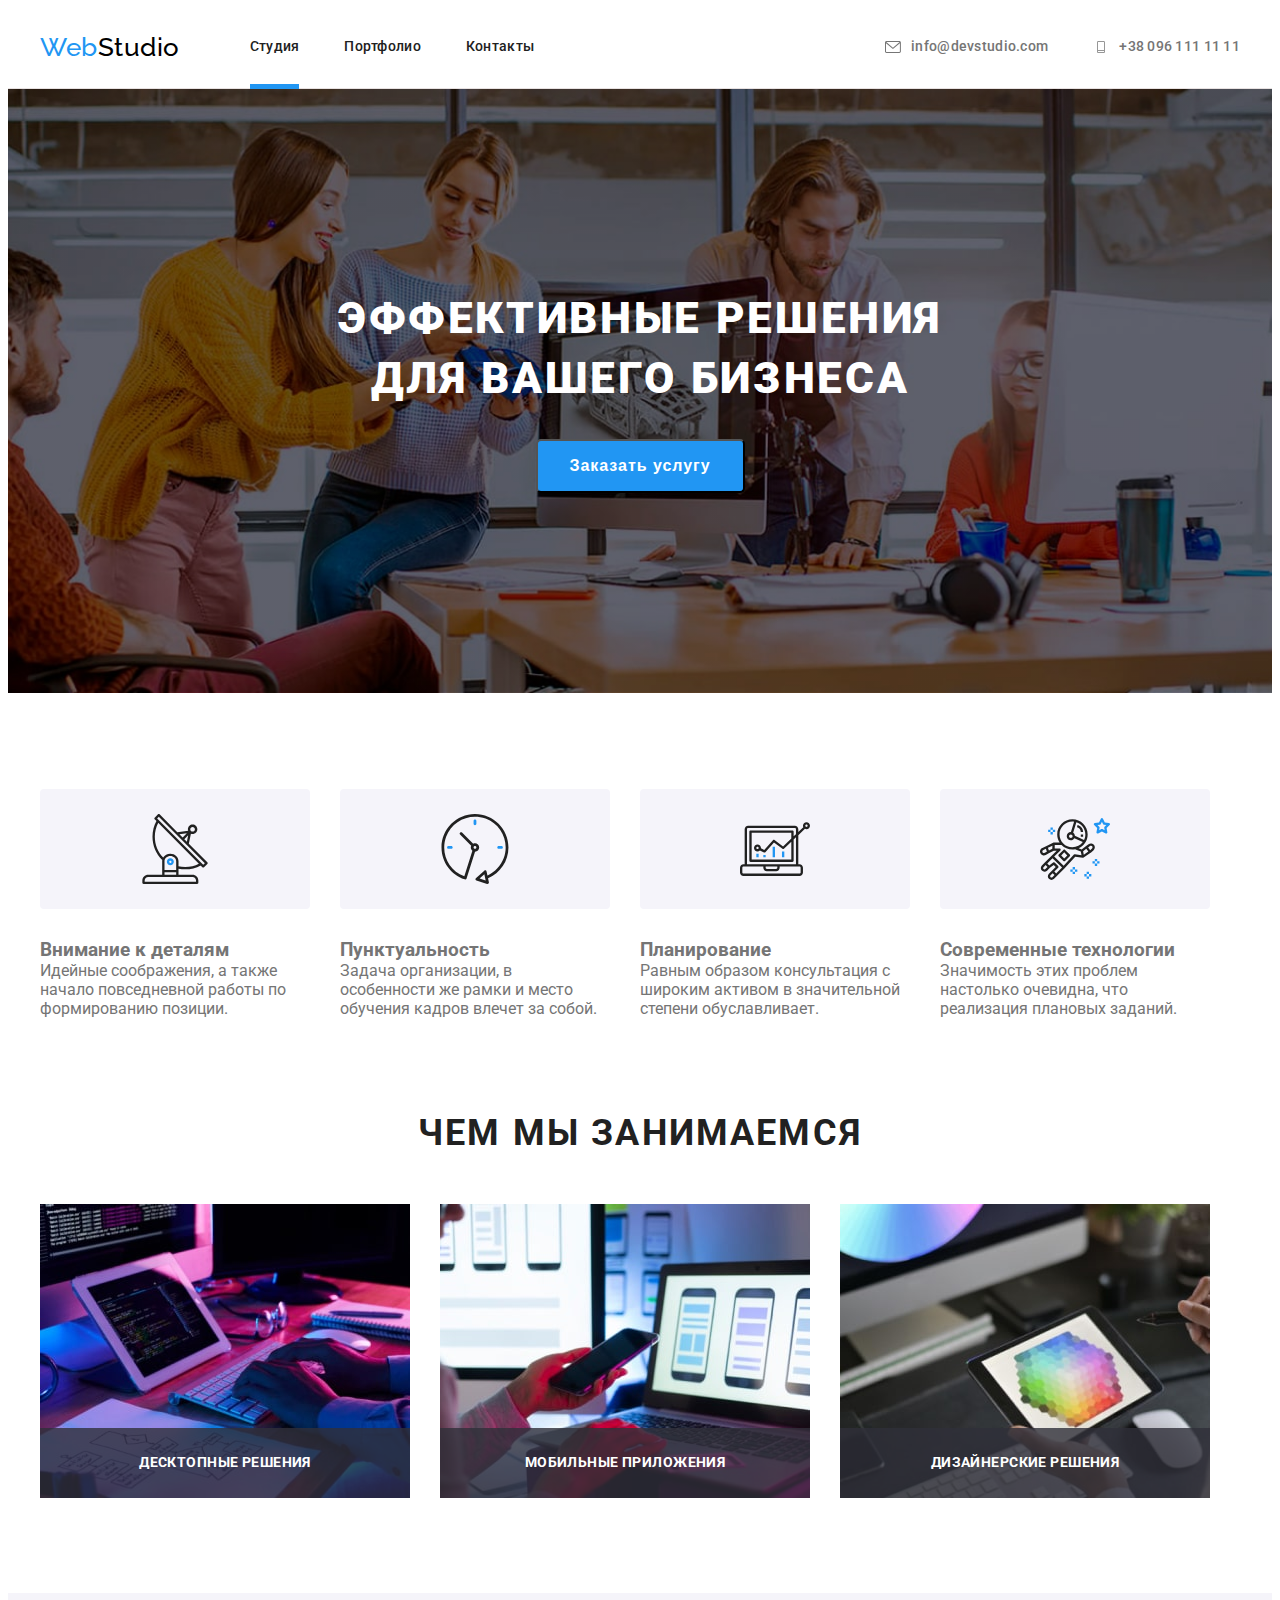
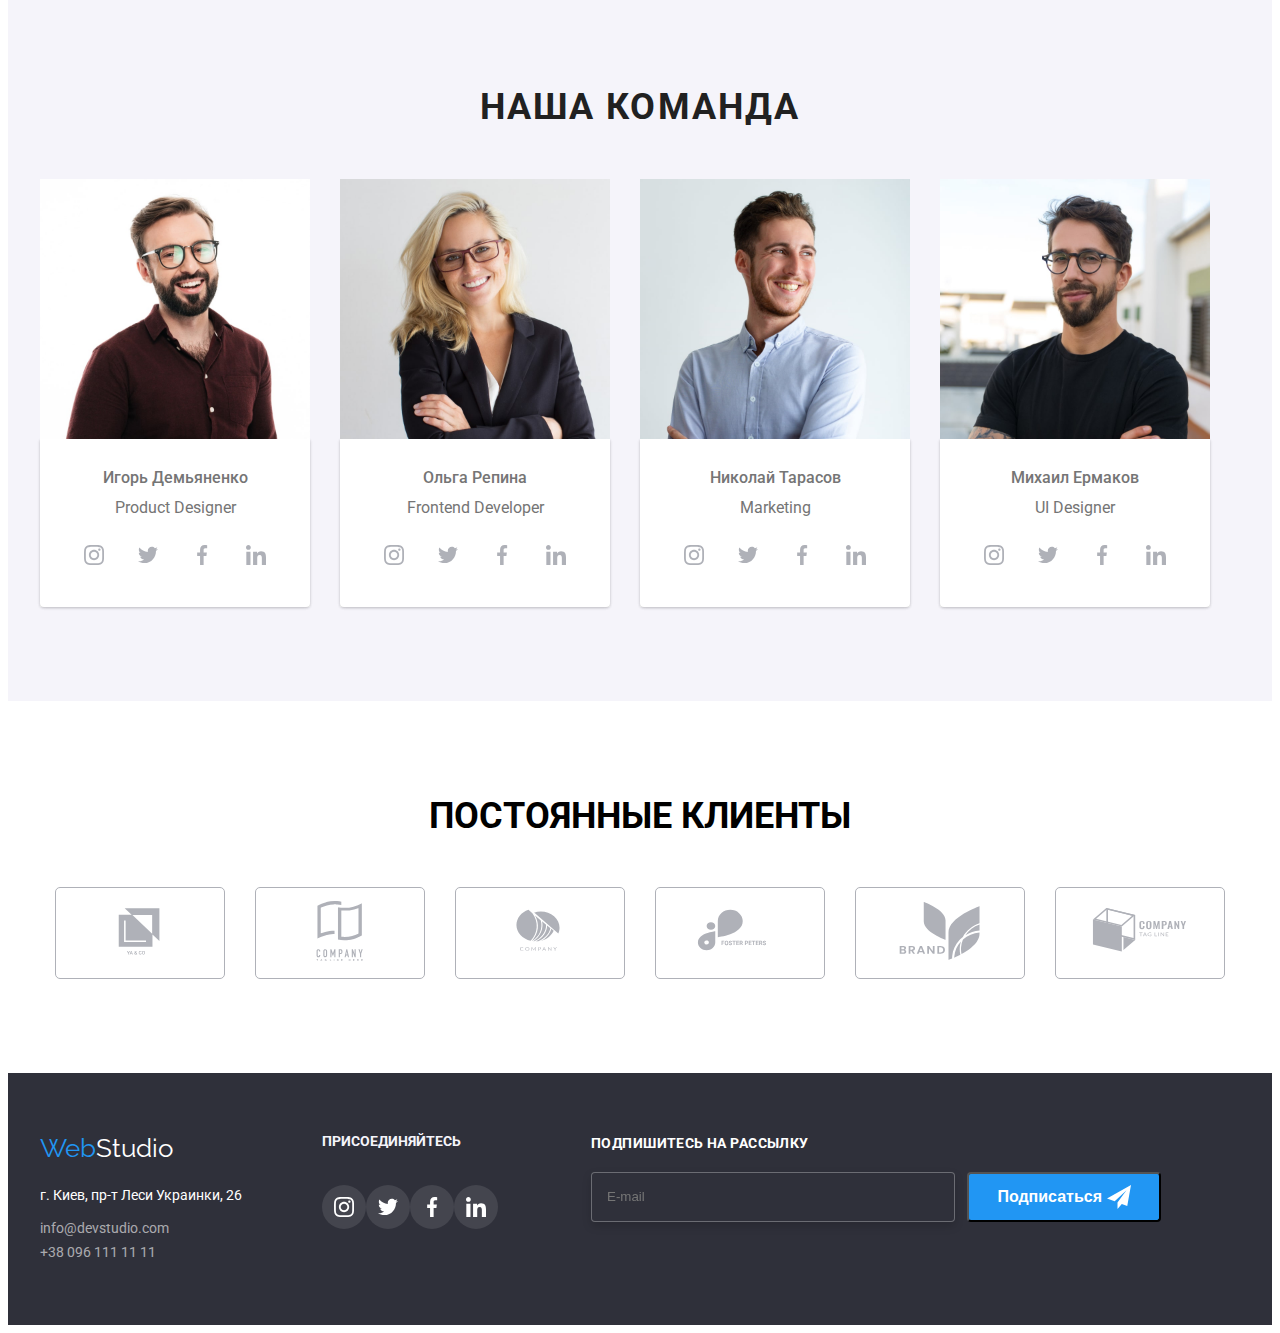
==== index.html @ d488a260 "commit" ====
<!DOCTYPE html>
<html lang="ru">
<head>
    <meta charset="UTF-8">
    <meta http-equiv="X-UA-Compatible" content="IE=edge">
    <meta name="viewport" content="width=device-width, initial-scale=1.0">
    <title>Document</title>
    <link rel="preconnect" href="https://fonts.googleapis.com">
<link rel="preconnect" href="https://fonts.gstatic.com" crossorigin>
<link href="https://fonts.googleapis.com/css2?family=Raleway:wght@700&family=Roboto:wght@400;500;700;900&display=swap" rel="stylesheet">
<link rel="stylesheet" href="https://cdnjs.cloudflare.com/ajax/libs/modern-normalize/1.1.0/modern-normalize.min.css" integrity="sha512-wpPYUAdjBVSE4KJnH1VR1HeZfpl1ub8YT/NKx4PuQ5NmX2tKuGu6U/JRp5y+Y8XG2tV+wKQpNHVUX03MfMFn9Q==" crossorigin="anonymous" referrerpolicy="no-referrer" />
    <link rel="stylesheet" href="./css/style.css">
    <link rel="stylesheet" href="./css/main.min.css">
</head>
<body>
    <!--Шапка-->
    <header class="header">
       <div class="container headernav">
           <div class="site-navitems">
            <a href="" class="logo site-nav link"> <span class="span-logo">Web</span>Studio</a>
           </div>
          
            <nav class="navigation site-nav">
               <ul class="site-nav list">
                    <li class="site-navitems link underline"> <a href="./index.html" class="current-page linkheader link">Студия</a></li>
                    <li class="site-navitems link underline" >  <a href= "./portfolio.html" class=" linkheader link">Портфолио</a></li>
                    <li class="site-navitems link underline"> <a href="" class=" linkheader  link">Контакты</a></li>
               </ul>
            </nav>    
              <div class="contact site-nav">
                  <ul class="contact-nav list">
                      <li class="site-navitems tel"> 
                       
                          <a  href="mailto:info@devstudio.com" class="linkheader link">
                            <svg class="mail-icon" width="16" height="12"> 
                                <use href="./images/sprite.svg#envelope"></use>
                            </svg>
                              info@devstudio.com</a></li>
                      <li class="site-navitems tel">
                        
                           <a href="tel:+38096111111" class="linkheader link">
                            <svg class="phone-icon" width="16" height="12"> 
                                <use href="./images/sprite.svg#Vectorphone "></use>
                            </svg>
                               +38 096 111 11 11</a></li>
                  </ul>
               </div>
       </div>
      
    </header>
    <main>
        <!-- Секция заговолок-->
           <section class="section">
               <h1 class="main__title">Эффективные решения <br> для вашего бизнеса</h1>
               <button type="button" class="main__button"data-modal-open> Заказать услугу</button>
               <div class="backdrop is-hidden"data-modal>
                   <div class="modal">
                       <button type="button" class="modal__btn-modal-close"data-modal-close>
                        <div>
                            <svg class="modal__description-icon" width="18" height="18"> 
                                <use href="./images/sprite.svg#close-black"></use>
                            </svg>
                         </div>
                       </button>
                       

                      <!-- Форма -->
                      <form action="" class="form">
                        <b>Оставте свои даные, мы вам перезвоним</b>
                          <ul class="form__info">
                              <li class="form__contact">
                                  <label class="form__label-form" for="name"> Имя</label>
                                  <input class="form__input-form" type="text" name="name" id="name">
                                  <svg class="form__icon-form" width="18" height="18">
                                      <use href="./images/sprite.svg#person"></use>
                                  </svg>
                                  
                              </li>
                              <li class="form__contact">
                                <label class="form__label-form" for="tel"> Телефон</label>
                                <input class="form__input-form" type="tel" name="tel" id="tel">
                                <svg class="form__icon-form" width="18" height="18">
                                    <use href="./images/sprite.svg#tel"></use>
                                </svg>
                              </li>
                              <li class="form__contact" >
                                <label class="form__label-form" for="email"> Почта</label>
                                <input class="form__input-form" type="email" name="email" id="email">
                                <svg class="form__icon-form" width="18" height="18">
                                    <use href="./images/sprite.svg#email"></use>
                                </svg>
                              </li>
                              <li class="form__contact" >
                                <label for="comment" class="form__label-form">Комментарий</label>
                                <textarea class="form__textarea" name="comment" id="comment" placeholder="Введите текст"></textarea>
                              </li>

                          </ul>

                          <div class="checkbox__inform">
                              <input class="checkbox__input" type="checkbox" value="policy" name="policy" id="policy">
                              
                              <label class="checkbox__label" for="policy">Соглашаюсь с рассылкой и принимаю</label>
                              <a href=" "> Условия договора</a>
                          </div>
                          <button class="form-btn" type="submit">Отправить</button>
                      </form>

                   </div>
               </div>
           </section>

              <!-- Секция-описание -->
         <section class="servies"> 
             <div class="container">
                <h2 class="visually-hidden"> Услуги бизнеса</h2>
                <ul class="title__second list">
                   <li class="servies__li">
                     <div class="servies__icon-image" width="270" height="120">
                        <svg class="servies__description-icon" width="70" height="70"> 
                            <use href="./images/sprite.svg#antenna"></use>
                        </svg>
                     </div>
                     <h3 class="title__second-title">Внимание к деталям</h3>
                        <p class="title__section-description" > Идейные соображения, а также начало повседневной работы по формированию позиции.</p>
                   </li>
                     <li class="servies__li" >
                        <div class="servies__icon-image" width="270" height="120">
                            <svg class="servies__description-icon" width="70" height="70"> 
                                <use href="./images/sprite.svg#clock"></use>
                            </svg>
                         </div>
                     <h3 class="title__second-title">Пунктуальность</h3> 
                     <p class="title__section-description" > Задача организации, в особенности же рамки и место обучения кадров влечет за собой. </p>
                      </li>
                    <li class="servies__li" >
                        <div class="servies__icon-image" width="270" height="120">
                            <svg class="servies__description-icon" width="70" height="70"> 
                                <use href="./images/sprite.svg#diagram"></use>
                            </svg>
                         </div>
                    <h3 class="title__second-title">Планирование</h3>
                    <p class="title__section-description">Равным образом консультация с широким активом в значительной степени обуславливает.</p>
                 </li>
                <li class="servies__li" >
                    <div class="servies__icon-image" width="270" height="120">
                        <svg class="servies__description-icon" width="70" height="70"> 
                            <use href="./images/sprite.svg#astronaut"> </use>
                        </svg>
                     </div>
                    <h3 class="title__second-title" >Современные технологии</h3>
                    <p class="title__section-description" >Значимость этих проблем настолько очевидна, что реализация плановых заданий.</p>
                 </li>
                </ul>
             </div>
                
         </section>
           
          
       <!--Секция описание услуг-->
       <section class="imgsection">
           <div class=" container ">
            <h2 class=" section-title img" >Чем мы занимаемся</h2>
            <ul class=" imgtitle list">
                <li class="itemsimg"> <img src="./images/image1.jpg" alt="печатает на компе" width="370" height="294">
                <div class="overley-text">
                    <p>Десктопные решения</p>
                </div>
            </li>
                <li class="itemsimg" > <img src="./images/image2.jpg" alt="ввод даных" width="370" height="294">
                    <div class="overley-text">
                        <p>Мобильные приложения</p>
                    </div>
            </li>
                <li class="itemsimg" ><img src="./images/image3.jpg" alt="просмотр страниц" width="370" height="294">
                    <div class="overley-text">
                        <p>Дизайнерские решения</p>
                    </div>
            </li>
            </ul>
           </div>  
       </section>
       <!--Команда-->
       <section class="teamsection">
           <div class="container">
            <h2 class="section-title team">Наша команда</h2>
            <ul class="teamtitle list">
                <li class="itemsimg image" > 
                    <img src="./images/img1.jpg" alt="Игорь" width="270" height="260">
                    <div class="team__comanda">
                        <h3 class="team__second-title name">Игорь Демьяненко</h3>
                         <p class="team__page-name">Product Designer </p>
                         <ul class="team__icon-contacts">
                            <li class="team__icon-team"width="206" height="44">
                                <a href="" class="team__icon-team-link">
                                <svg class="team__iconteam" width="20" height="20">
                                 <use href="./images/sprite.svg#instagram"></use>
                             </svg></a>
                         </li>
                             <li class="team__icon-team"width="206" height="44">
                                <a href="" class="team__icon-team-link">
                                <svg class="team__iconteam" width="20" height="20">
                                 <use href="./images/sprite.svg#twitter"></use>
                             </svg></a>
                            </li>
 
                            <li class="team__icon-team"width="206" height="44">
                             <a href="" class="team__icon-team-link">
                             <svg class="team__iconteam" width="20" height="20">
                                 <use href="./images/sprite.svg#facebook"></use>
                             </svg></a>
                         </li> 
 
                         <li class="team__icon-team"width="206" height="44">
                             <a href="" class="team__icon-team-link">
                             <svg class="team__iconteam" width="20" height="20">
                                 <use href="./images/sprite.svg#linkedin"></use>
                             </svg></a>
                         </li>
                         </ul>
                        </div>
                    
                      </li>
                       <li class="itemsimg image">
                        <img src="./images/img2.jpg" alt="Ольга" width="270" height="260">
                        <div class="team__comanda"> 
                        <h3 class="second-title name">Ольга Репина</h3>
                      <p class="team__page-name" >Frontend Developer</p>
                      <ul class="team__icon-contacts">
                        <li class="team__icon-team"width="206" height="44">
                            <a href="" class="team__icon-team-link">
                            <svg class="team__iconteam" width="20" height="20">
                             <use href="./images/sprite.svg#instagram"></use>
                         </svg></a>
                     </li>
                   <li class="team__icon-team"width="206" height="44">
                            <a href="" class="team__icon-team-link">
                            <svg class="team__iconteam" width="20" height="20">
                             <use href="./images/sprite.svg#twitter"></use>
                         </svg></a>
                        </li>

                        <li class="team__icon-team"width="206" height="44">
                         <a href="" class="team__icon-team-link">
                         <svg class="team__iconteam" width="20" height="20">
                             <use href="./images/sprite.svg#facebook"></use>
                         </svg></a>
                     </li> 

                     <li class="team__icon-team"width="206" height="44">
                         <a href="" class="team__icon-team-link">
                         <svg class="team__iconteam" width="20" height="20">
                             <use href="./images/sprite.svg#linkedin"></use>
                         </svg></a>
                     </li>
                     </ul>
                     </div>
                     
                </li>
                <li class="itemsimg image">
                    <img src="./images/img3.jpg" alt="Николай" width="270" height="260">
                    <div class="team__comanda" >
                        <h3 class="second-title name">Николай Тарасов</h3>
                        <p class="team__page-name" >Marketing</p>
                        <ul class="team__icon-contacts">
                            <li class="team__icon-team"width="206" height="44">
                                <a href="" class="team__icon-team-link">
                                <svg class="team__iconteam" width="20" height="20">
                                 <use href="./images/sprite.svg#instagram"></use>
                             </svg>
                            </a>
                         </li>
                       <li class="team__icon-team"width="206" height="44">
                                <a href="" class="team__icon-team-link">
                                <svg class="team__iconteam" width="20" height="20">
                                 <use href="./images/sprite.svg#twitter"></use>
                             </svg>
                            </a>
                            </li>
 
                            <li class="team__icon-team"width="206" height="44">
                             <a href="" class="team__icon-team-link">
                             <svg class="team__iconteam" width="20" height="20">
                                 <use href="./images/sprite.svg#facebook"></use>
                             </svg></a>
                         </li> 
 
                         <li class="team__icon-team"width="206" height="44">
                             <a href="" class="team__icon-team-link">
                             <svg class="team__iconteam" width="20" height="20">
                                 <use href="./images/sprite.svg#linkedin"></use>
                             </svg></a>
                         </li>
                         </ul>

                    </div>
                      
                 </li>
                <li class="itemsimg image" >
                    <img src="./images/img4.jpg" alt="Михаил" width="270" height="260">
                    <div class="team__comanda" >
                        <h3 class="second-title name" >Михаил Ермаков</h3>
                       <p class="team__page-name">UI Designer</p>

                       <ul class="team__icon-contacts">
                           <li class="team__icon-team"width="206" height="44">
                               <a href="" class="team__icon-team-link">
                               <svg class="team__iconteam" width="20" height="20">
                                <use href="./images/sprite.svg#instagram"></use>
                               </svg></a>
                            </li>
                           <li class="team__icon-team" width="206" height="44">
                               <a href="" class="team__icon-team-link">
                               <svg class="team__iconteam" width="20" height="20">
                                <use href="./images/sprite.svg#twitter"></use>
                               </svg></a>
                           </li>

                           <li class="team__icon-team"width="206" height="44">
                                <a href="" class="team__icon-team-link">
                               <svg class="team__iconteam" width="20" height="20">
                                <use href="./images/sprite.svg#facebook"></use>
                               </svg></a>
                        </li> 

                        <li class="team__icon-team"width="206" height="44">
                            <a href="" class="team__icon-team-link">
                            <svg class="team__iconteam" width="20" height="20">
                                <use href="./images/sprite.svg#linkedin"></use>
                            </svg></a>
                        </li>
                        </ul>
                   </div>
                    </div>    
                  </li>
            </ul>
        </div>
       </section>
 
       <section class="clients">
           <div class="container">
            <h2 class="title-section-title team titleclient">Поcтоянные клиенты</h2>
            <ul class="client__section">
                <li class="client__list">
                 <button class="client__icon-button"></a>
                  <svg class="client__icon" width="106" height="60"> 
                  <use href="./images/sprite.svg#Logo-YACO"> </use>
                  </svg>
                </li>
                <li class="client__list" >
                 <button class="client__icon-button">
                  <svg class="client__icon" width="106" height="60"> 
                  <use href="./images/sprite.svg#groupcompanytagline"> </use>
                  </svg>
                </li>
 
                <li class="client__list">
                  <button class="client__icon-button">
                  <svg class="client__icon" width="106" height="60"> 
                  <use href="./images/sprite.svg#Logocomp"> </use>
                  </svg>
                </li>
 
                <li class="client__list" >
                 <button class="client__icon-button">
                  <svg class="client__icon" width="106" height="60"> 
                  <use href="./images/sprite.svg#Logofoster"> </use>
                  </svg>
                </li>
 
                <li class="client__list" >
                 <button class="client__icon-button">
                  <svg class="client__icon" width="106" height="60"> 
                  <use href="./images/sprite.svg#groupbrand"> </use>
                  </svg>
                </li>
 
                <li class="client__list" >
                 <button class="client__icon-button">
                  <svg class="client__icon" width="106" height="60"> 
                  <use href="./images/sprite.svg#Logocompany"> </use>
                  </svg>
                </li>
                
            </ul>
           </div>
       </section>
    </main>

    <!-- Подвал-->
    <footer class=" footer">
        <div class="container">
          <div class="footer__listlogo">
              <div class="footer__logolistfooter">
                <a href=""class="footer__logo"> <span class="footer__span-logo">Web</span>Studio</a>
                <address class=" footer__adress footer-list">
                   <a href="https://goo.gl/maps/pzxFoQpz3jLBa3jg6" target="blank" rel="noopener norefferrer" class="footer__address">г. Киев, пр-т Леси Украинки, 26</a>
                  </address>
                 <div class="footer-list">
                <ul class="contact__navfooter list" >
                  <li> <a href="mailto:info@devstudio.com"class="contact__tellfooter link">info@devstudio.com</a></li>
                  <li > <a href="tel:+38096111111"class=" contact__tellfooter link">+38 096 111 11 11</a></li>
                   </ul> 
           </div>
              </div>       
              <div class="footer-links__iconfooter">
                <h2 class="footer-links__title-footer">Присоединяйтесь</h2>
                <ul class="footer-links__icon-contacts">
                    <li class="footer-links__icon-teamfooter"width="206" height="44">
                        <a href="" class="footer-links__icon-teamfooter-link">
                        <svg class="footer-links__iconteam" width="20" height="20">
                         <use href="./images/sprite.svg#instagram"></use>
                        </svg></a>
                     </li>
                    <li class="footer-links__icon-teamfooter" width="206" height="44">
                        <a href="" class="footer-links__icon-teamfooter-link">
                        <svg class="footer-links__iconteam" width="20" height="20">
                         <use href="./images/sprite.svg#twitter"></use>
                        </svg></a>
                    </li>
    
                    <li class="footer-links__icon-teamfooter"width="206" height="44">
                         <a href="" class="footer-links__icon-teamfooter-link">
                        <svg class="footer-links__iconteam" width="20" height="20">
                         <use href="./images/sprite.svg#facebook"></use>
                        </svg></a>
                 </li> 
    
                 <li class="footer-links__icon-teamfooter"width="206" height="44">
                     <a href="" class="footer-links__icon-teamfooter-link">
                     <svg class="footer-links__iconteam" width="20" height="20">
                         <use href="./images/sprite.svg#linkedin"></use>
                     </svg></a>
                 </li>
                 </ul>
           </div>
           <!--Форма подписки-->
        <div class="subscribe ">
            <b>Подпишитесь на рассылку</b>
            <div class="subscribe-input">
                <input type="email" name="email" placeholder="E-mail" class="sub-field">
                 <button class="subscribe-btn">Подписаться</button>
            </div>
        </div>  


        </div>

      
       
    </footer>
  <script src="./js/modal.js"></script>
</body>

</html>
---- css/style.css ----
/*  HEADER/
     /*NAV*/

 

    /* SECTION-MAIN*/
    
    
    
   
    
    
    /* Постоянные клиенты */
   



    /* FOOTER*/

   
   
    
    /* PORTFOLIO*/
---- css/main.min.css ----
:root{--title-white-color:#FFFFFF;--title-black-color:#212121;--link-blue-color: #2196F3;--logo-black-color:#000000;--text-gray-color:#757575}body{background-color:var(--title-white-color);color:var(--text-gray-color);font-family:Roboto, sans-serif}body h1,body h2,body h3,body p{margin:0;padding:0}body ul{margin:0;padding:0}body img{display:block}.visually-hidden{width:1px;height:1px;overflow:hidden;padding:0}.header .logo{color:var(--logo-black-color);font-family:Raleway;font-size:26px;line-height:1.19;text-decoration:none}.header .span-logo{color:var(--link-blue-color)}.header .span-logo:hover{color:var(--logo-black-color);transition:color 250ms cubic-bezier(0.4, 0, 0.2, 1)}.logo{display:inline-block}.logo:hover{color:var(--link-blue-color);transition:color 250ms cubic-bezier(0.4, 0, 0.2, 1)}.footer__listlogo{display:flex}.footer .footer__logo{color:var(--title-white-color);font-family:Raleway;font-size:26px;line-height:1.19;text-decoration:none;display:inline-block}.footer .footer__logo:hover{color:var(--link-blue-color)}.footer .footer__span-logo{color:var(--link-blue-color);transition:color 250ms cubic-bezier(0.4, 0, 0.2, 1)}.footer .footer__span-logo:hover{color:var(--title-white-color)}.container{width:1200px;padding-left:15px;padding-right:15px;margin-left:auto;margin-right:auto}.header{padding-top:24px;padding-bottom:25px;border-bottom:1px solid #e7e1e1}.headernav{display:flex;align-items:center}.list{list-style:none}.link{text-decoration:none}.current-page{text-decoration:none;position:relative;color:var(--link-blue-color)}.current-page::after{display:inline-block;position:absolute;top:45px;left:0;width:100%;height:5px;background-color:var(--link-blue-color);content:""}.site-nav{display:flex;font-weight:500;font-size:14px;line-height:1.14;letter-spacing:0.02em;text-decoration:none}.navigation{margin-left:70px}.site-nav .link{color:var(--title-black-color);display:flex;transition:color 250ms cubic-bezier(0.4, 0, 0.2, 1)}.site-nav :not(:last-child){margin-right:45px}.contact-nav,.site-nav{display:flex}.contact{margin-left:auto}.contact-nav .link{color:#757575;font-style:400;font-weight:500;font-size:14px;line-height:1.14;transition:color 250ms cubic-bezier(0.4, 0, 0.2, 1)}.site-nav .link:hover,.site-nav .link:focus{color:var(--link-blue-color)}.contact-nav .link:hover,.contact-nav .link:focus{color:var(--link-blue-color)}.mail-icon,.phone-icon{display:flex}.mail-icon,.phone-icon{display:flex;fill:currentColor;margin-right:10px}.link,.mail-icon,.phone-icon{display:flex;align-items:center}.section{background-color:#2f303a;margin-top:0;margin-bottom:0;text-align:center;padding-top:200px;padding-bottom:200px;max-width:1600px;margin-right:auto;margin-left:auto;background:linear-gradient(to right, rgba(0,0,0,0.3), rgba(0,0,0,0.3)),url("../images/imghero.jpg");background-position:center;background-repeat:no-repeat;background-size:cover}.section .main__title{color:var(--title-white-color);font-weight:900;font-size:44px;line-height:1.36;letter-spacing:0.06em;text-transform:uppercase;margin-top:0}.section .main__button{color:var(--title-white-color);background-color:var(--link-blue-color);font-weight:700;font-size:16px;margin-top:30px;line-height:1.87;letter-spacing:0.06em;border-radius:5px;padding:10px 32px}.backdrop{position:fixed;z-index:2;top:0;left:0;height:100%;width:100%;background-color:rgba(0,0,0,0.4);transform-origin:top;transform:translatey(0);transition:opacity 250ms cubic-bezier(0.4, 0, 0.2, 1),transform 250ms cubic-bezier(0.4, 0, 0.2, 1)}.backdrop.is-hidden{opacity:1;transform:scaley(0);transform:translateY(-100%);pointer-events:none}.modal{position:absolute;top:50%;left:50%;transform:translate(-50%, -50%);z-index:3;width:528px;height:581px;box-sizing:border-box;background:#FFFFFF;box-shadow:0px 1px 3px rgba(0,0,0,0.12),0px 1px 3px rgba(0,0,0,0.14),0px 1px 3px rgba(0,0,0,0.2);border-radius:4px;padding-top:50px;padding:40px;text-align:center;transition:transform 250ms cubic-bezier(0.4, 0, 0.2, 1)}.modal .description-icon{fill:#000000;display:flex;justify-content:center;text-align:center}.modal .modal__btn-modal-close{position:absolute;top:8px;right:8px;display:flex;padding:0;margin:0;cursor:pointer;background-color:#FFFFFF;border:1px solid rgba(0,0,0,0.1);border-radius:50%;align-items:center;justify-content:center;box-sizing:border-box;width:30px;height:30px}.modal .modal__btn-modal-close:hover .description-icon{fill:#2196F3}.form{display:flex;flex-direction:column}.form b{font-weight:700;font-size:20px;line-height:1.15;text-align:center;letter-spacing:0.03em;color:#212121;margin-bottom:12px}.form .form__info{list-style:none}.form .form__contact{position:relative;display:flex;flex-direction:column;margin-bottom:10px}.form .form__label-form{margin-right:463px;text-align:start;font-weight:400;font-size:12px;line-height:14.06px;color:#757575}.form__input-form{height:40px;padding-left:42px;box-sizing:border-box;border:1px solid rgba(33,33,33,0.2);border-radius:4px;transition:border-color 1px solid rgba(33,33,33,0.2)}.form__input-form:focus,.form__input-form:active{border-color:var(--link-blue-color)}.form__icon-form{position:absolute;top:30%;left:15px;transform:translateY(50%);transition:fill 250ms cubic-bezier(0.4, 0, 0.2, 1)}.form__input-form:focus+.icon-form,.form__input-form:active+.icon-form{fill:var(--link-blue-color)}.form__textarea{resize:none;font-size:14px;line-height:16px;letter-spacing:0.01em;color:rgba(117,117,117,0.5);height:120px;margin-bottom:20px;padding:12px;border:1px solid rgba(33,33,33,0.2);box-sizing:border-box;border-radius:4px;transition:border-color 1px solid rgba(33,33,33,0.2)}.form__textarea:focus{color:var(--title-black-color)}.checkbox__inform{display:flex;align-items:center;position:relative;margin-bottom:30px;padding-left:23px}.checkbox__inform a{color:var(--link-blue-color);font-size:14px;align-items:center}.checkbox__input{position:absolute;-moz-apperance:none;-webkit-appearance:none;appearance:none}.checkbox__input .checkbox-label{display:flex;flex-direction:row;justify-content:start;align-items:center;font-size:14px;line-height:24px;letter-spacing:0.03em}.checkbox__input::before{content:' ';display:block;width:16px;height:16px;border:1px solid var(--logo-black-color);border-radius:2px;margin-right:5px}.checkbox__input+.checkbox__label::before{background:var(--link-blue-color);background-image:url(../images/ckeckbox.svg);background-repeat:no-repeat;background-size:cover;background-position:center;border:2px solid var(--link-blue-color)}.form-btn{width:200px;height:50px;margin-left:auto;margin-right:auto;padding:0;cursor:pointer;font-weight:bold;font-size:16px;text-align:center;line-height:1.86;letter-spacing:0.06em;color:var(--title-white-color);background-color:var(--link-blue-color);border-radius:4px;border:none;box-shadow:0px 4px 4px rgba(0,0,0,0.15)}.title__second{display:flex}.servies__icon-image{width:270px;height:120px;margin-bottom:30px;background:#F5F4FA;border-radius:4px;display:inline-flex;justify-content:center;align-items:center}.servies{padding-top:95px}.servies__li{width:270px}.servies__li:not(:last-child){margin-right:30px}.section-title{color:var(--title-black-color);font-weight:700;font-size:18px;line-height:2.00;letter-spacing:0.06em;color:var(--title-black-color);font-weight:700;font-size:14px;line-height:1.14;text-transform:uppercase;margin-bottom:10px}.imgsection{padding-top:95px;padding-bottom:95px}.name{padding-bottom:10px;text-align:center}.name .page-name{text-align:center;font-size:16px;line-height:1.18}.section-description{font-weight:400;font-size:14px;line-height:1.71}.list{display:flex}.itemsimg:not(:last-child){margin-right:30px}.itemsimg{position:relative}.itemsimg .overley-text{position:absolute;bottom:0;width:100%;color:#FFFFFF;padding-top:27px;padding-bottom:27px;background-color:rgba(47,48,58,0.8);text-transform:uppercase;text-align:center;letter-spacing:0.03em;line-height:1.14;font-size:14px;font-weight:700}.teamsection{padding-top:94px;padding-bottom:94px;background-color:#F5F4FA}.teamsection .image{background-color:#FFFFFF;width:270px}.img,.team{margin-bottom:50px;font-weight:700;font-size:36px;line-height:1.16;text-align:center}.name{font-weight:500;font-size:16px;line-height:1.18;text-transform:inherit}.team__comanda{padding-top:30px;padding-bottom:30px;background-color:white;box-shadow:0px 1px 3px rgba(0,0,0,0.12),0px 1px 3px rgba(0,0,0,0.12);border-radius:0px 0px 4px 4px;margin-right:auto;margin-left:auto}.team__page-name{text-align:center}.team__icon-contacts{display:flex;list-style:none;align-items:center;justify-content:center;padding-top:16px;margin:0}.team__icon-team:not(:last-child){margin-right:10px}.team__icon-team-link{display:flex;align-items:center;justify-content:center;padding:0;margin:0;border:none;border-radius:50%;width:44px;height:44px;background-color:#FFFFFF;cursor:pointer;object-fit:contain;fill:#AFB1B8;transition:background-color 250ms cubic-bezier(0.4, 0, 0.2, 1),fill 250ms cubic-bezier(0.4, 0, 0.2, 1)}.team__icon-team-link:hover,.team__icon-team-link:focus{fill:#FFFFFF;background-color:var(--link-blue-color)}.clients{padding-top:94px;padding-bottom:94px}.clients .titleclient{font-size:36px;line-height:1.17;letter-spacing:0,3em;text-transform:uppercase;color:black}.clients .client__section{display:flex;justify-content:center;flex-direction:row}.clients .client__list{list-style-type:none}.clients .client__list:not(:last-child){margin-right:30px}.client__icon-button{margin:0;padding:0;width:170px;height:92px;border:1px solid #afb1b8;border-radius:5px;background-color:#FFFFFF;cursor:pointer;fill:#afb1b8;transition:fill 250ms cubic-bezier(0.4, 0, 0.2, 1),background-color 250ms cubic-bezier(0.4, 0, 0.2, 1)}.client__icon-button:hover,.client__icon-button:focus{fill:var(--link-blue-color);border-color:var(--link-blue-color)}.footer{background-color:#2f303a;padding-top:60px;padding-bottom:60px}.footer__address{text-decoration:none;color:var(--title-white-color);font-size:14px;line-height:1.71;font-style:normal;display:block;margin-top:20px;margin-bottom:9px;transition:color 250ms cubic-bezier(0.4, 0, 0.2, 1)}.footer-list .footer__address:hover,.footer-list .footer__address:focus{color:var(--link-blue-color)}.footer-list .link{color:rgba(255,255,255,0.6);font-size:14px;line-height:1.71;text-decoration:none}.contact__navfooter{display:block;flex-direction:column;margin-top:0px;margin-bottom:0px;padding-left:0px}.telmailli:not(:last-child){margin-bottom:9px}.footer-links__icon-contacts{display:flex;justify-content:flex-start;justify-content:space-between}.footer-links__iconfooter{display:flex;flex-direction:column;margin-left:80px}.footer-links__title-footer{font-size:14px;line-height:1,72;letter-spacing:0,03em;color:#F5F4FA;text-transform:uppercase;margin-bottom:20px}.footer-links__title-footer:not(:last-child){margin-right:10px}.footer-links__icon-teamfooter-link{display:flex;align-items:center;justify-content:center;padding:0;margin:0;border:none;border-radius:50%;width:44px;height:44px;background-color:rgba(255,255,255,0.1);cursor:pointer;object-fit:contain;fill:var(--title-white-color);transition:fill 250ms cubic-bezier(0.4, 0, 0.2, 1),background-color 250ms cubic-bezier(0.4, 0, 0.2, 1)}.footer-links__icon-teamfooter-link:hover,.footer-links__icon-teamfooter-link:focus{fill:#FFFFFF;background-color:var(--link-blue-color)}.footer-links__icon-contacts{display:flex;list-style:none;align-items:center;justify-content:center;padding-top:16px;margin:0}.footer-links__icon-contacts:not(:last-child){margin-right:10px}.subscribe{width:570px;margin-left:93px}.subscribe b{display:inline-block;margin-bottom:20px;font-weight:700;font-size:14px;line-height:1.14;letter-spacing:0.03em;text-transform:uppercase;color:var(--title-white-color)}.subscribe-input{display:flex;justify-content:space-between}.subscribe-btn{display:flex;align-items:center;flex-basis:200px;height:50px;padding:10px 28px;background-color:var(--link-blue-color);border-radius:4px;font-weight:700;font-size:16px;line-height:1.87;text-align:center;color:var(--title-white-color);cursor:pointer}.subscribe-btn::after{content:" ";width:24px;height:24px;display:inline-block;margin-left:5px;background:url(../images/icon-send.svg)}.sub-field{flex-basis:100%;padding:15px;margin-right:12px;background-color:#2f303a;color:var(--title-white-color);border:1px solid rgba(250,250,250,0.3);box-sizing:border-box;border-radius:4px;filter:drop-shadow(0px 4px 4px rgba(0,0,0,0.15))}.portfolio-section{padding-top:94px;padding-bottom:94px}.btnlist{color:var(--title-black-color);background-color:#F5F4FA;font-family:Roboto, sans-serif;cursor:pointer;font-weight:500;font-size:16px;line-height:1.62;letter-spacing:0.03em;border-radius:5px;border:1px solid transparent;transition:color 250ms cubic-bezier(0.4, 0, 0.2, 1),bacground-color 250ms cubic-bezier(0.4, 0, 0.2, 1)}.button-list{justify-content:center;margin-bottom:50px}.btnli:not(:last-child){margin-right:10px}.btnlist{padding:6px 22px}.portfolio-section .btnlist:hover,.portfolio-section .btnlist:focus{background-color:var(--link-blue-color);color:var(--title-white-color);box-shadow:0px 4px 4px rgba(0,0,0,0.25),0px 4px 4px rgba(0,0,0,0.25)}.portfolio-list{display:flex;flex-wrap:wrap;margin-left:-30px}.portfolioli{width:370px}.portfolioli{margin-left:30px;margin-bottom:30px}.portfolioli:hover,.portfolioli:focus{box-shadow:0px 1px 1px rgba(0,0,0,0.12),1px 4px 6px rgba(0,0,0,0.16);cursor:pointer}.cards{text-align:start}.cardli{padding:20px 24px;border-bottom:#EEEEEE solid;border-left:#EEEEEE solid;border-right:#EEEEEE solid;border-width:1px}.portcard{position:relative;overflow:hidden}.portcard:hover .text-information,.portcard:focus .text-information{transform:translateY(0%)}.text-information{position:absolute;height:100%;top:0;left:0;overflow:auto;display:flex;align-items:center;padding-right:24px;padding-left:24px;background-color:rgba(33,150,243,0.9);transform:translateY(100%);transition:transform 500ms linear}.text-information p{color:#FFFFFF;font-weight:400;font-size:18px;line-height:1.56;letter-spacing:0,03em}
/*# sourceMappingURL=main.min.css.map */
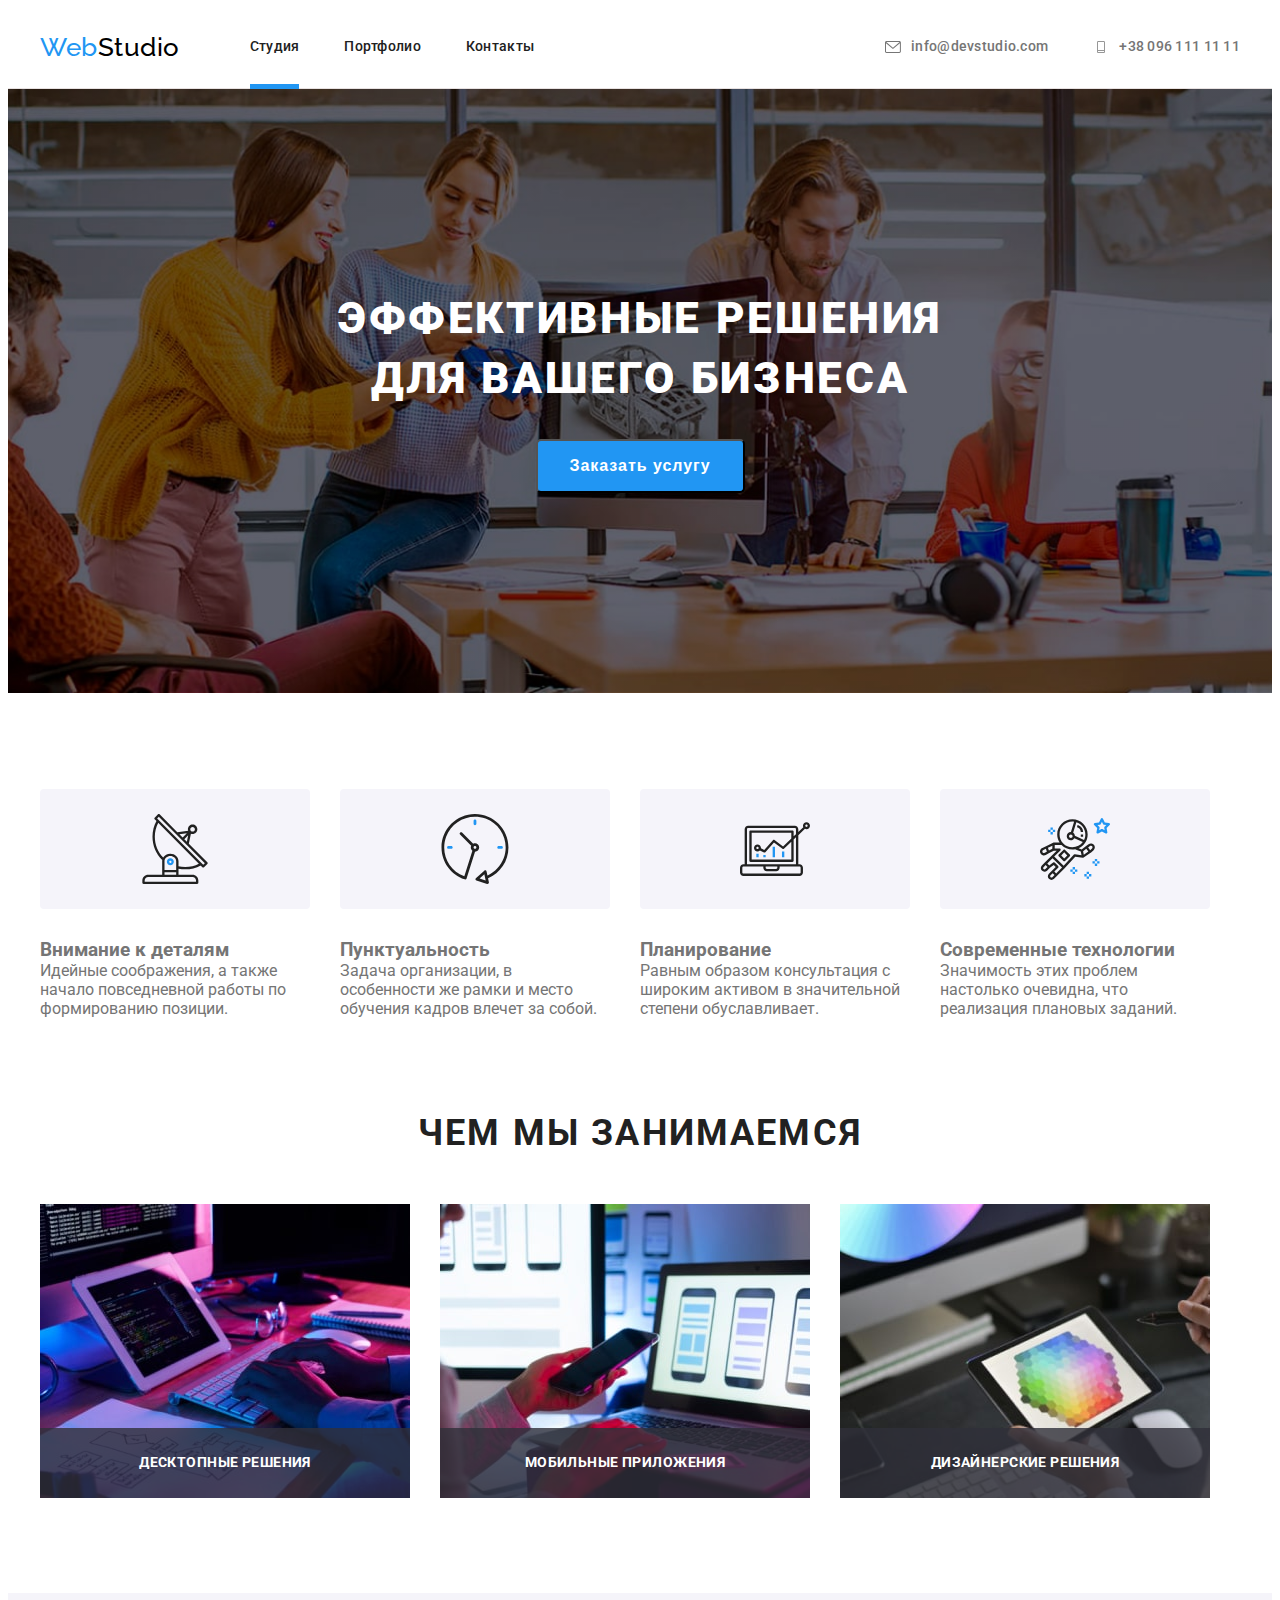
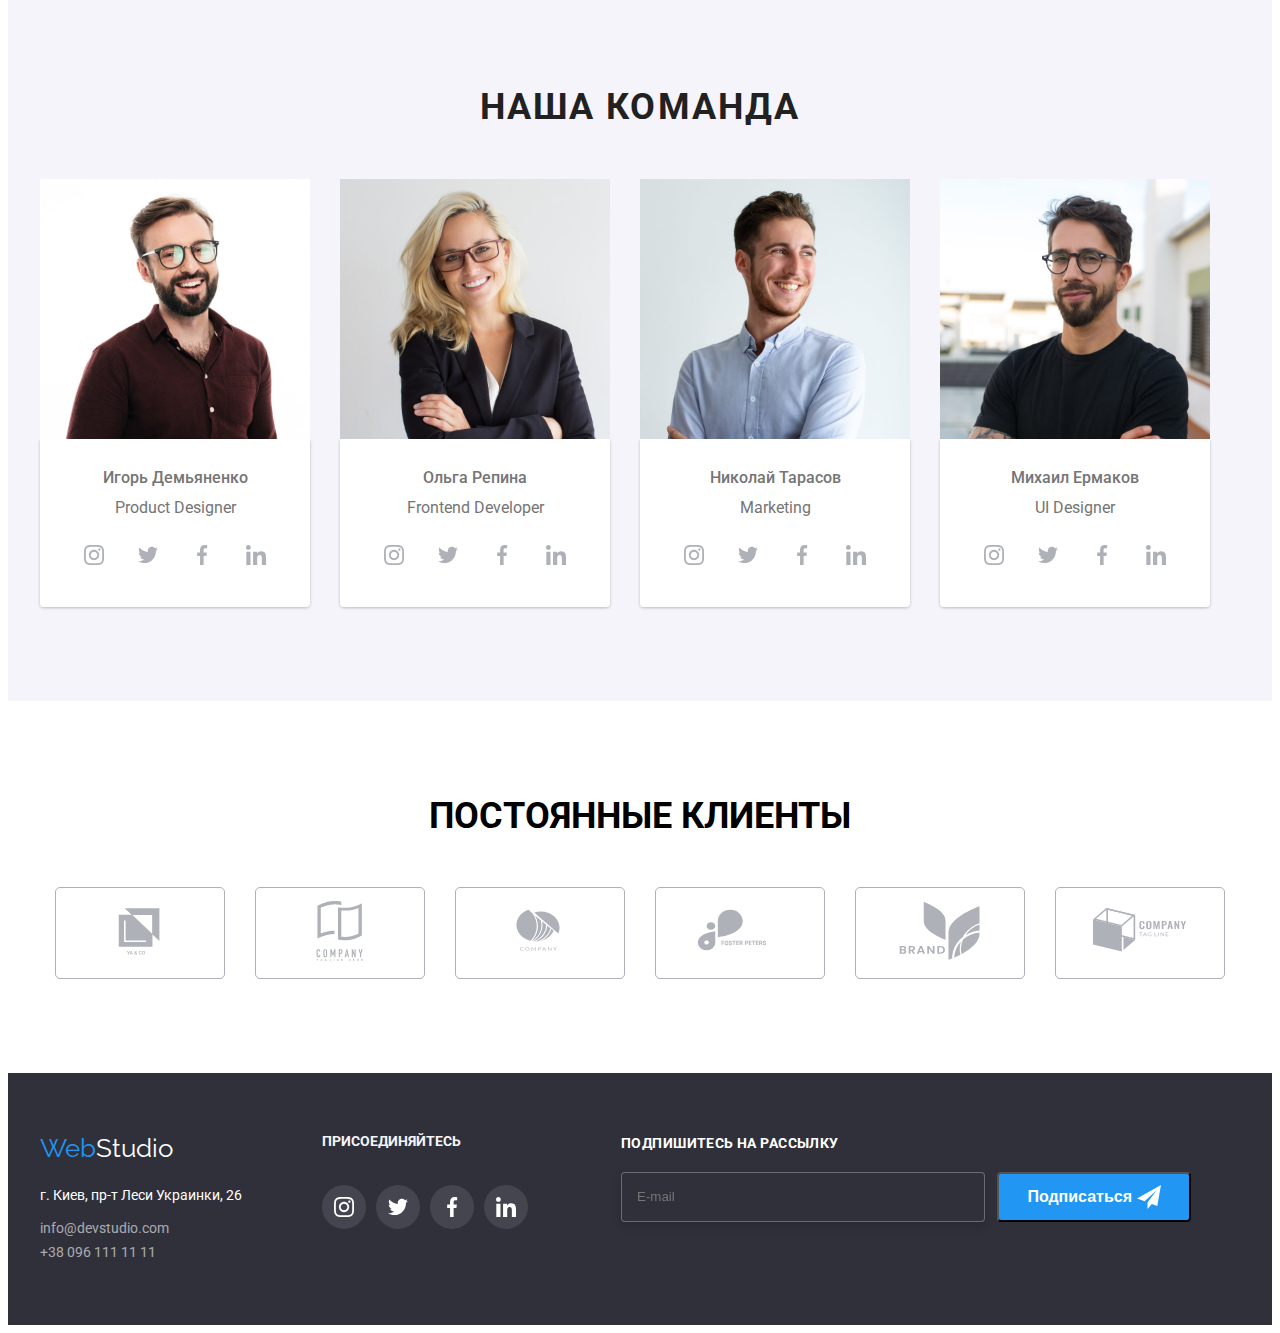
==== commit f480c94c: "commit" ====
--- a/index.html
+++ b/index.html
@@ -53,7 +53,7 @@
            <section class="section">
                <h1 class="main__title">Эффективные решения <br> для вашего бизнеса</h1>
                <button type="button" class="main__button"data-modal-open> Заказать услугу</button>
-               <div class="backdrop is-hidden"data-modal>
+               <div class="modal__backdrop is-hidden"data-modal>
                    <div class="modal">
                        <button type="button" class="modal__btn-modal-close"data-modal-close>
                         <div>
@@ -103,7 +103,7 @@
                               <label class="checkbox__label" for="policy">Соглашаюсь с рассылкой и принимаю</label>
                               <a href=" "> Условия договора</a>
                           </div>
-                          <button class="form-btn" type="submit">Отправить</button>
+                          <button class="checkbox__form-btn" type="submit">Отправить</button>
                       </form>
 
                    </div>
--- a/css/main.min.css
+++ b/css/main.min.css
@@ -1,2 +1,2 @@
-:root{--title-white-color:#FFFFFF;--title-black-color:#212121;--link-blue-color: #2196F3;--logo-black-color:#000000;--text-gray-color:#757575}body{background-color:var(--title-white-color);color:var(--text-gray-color);font-family:Roboto, sans-serif}body h1,body h2,body h3,body p{margin:0;padding:0}body ul{margin:0;padding:0}body img{display:block}.visually-hidden{width:1px;height:1px;overflow:hidden;padding:0}.header .logo{color:var(--logo-black-color);font-family:Raleway;font-size:26px;line-height:1.19;text-decoration:none}.header .span-logo{color:var(--link-blue-color)}.header .span-logo:hover{color:var(--logo-black-color);transition:color 250ms cubic-bezier(0.4, 0, 0.2, 1)}.logo{display:inline-block}.logo:hover{color:var(--link-blue-color);transition:color 250ms cubic-bezier(0.4, 0, 0.2, 1)}.footer__listlogo{display:flex}.footer .footer__logo{color:var(--title-white-color);font-family:Raleway;font-size:26px;line-height:1.19;text-decoration:none;display:inline-block}.footer .footer__logo:hover{color:var(--link-blue-color)}.footer .footer__span-logo{color:var(--link-blue-color);transition:color 250ms cubic-bezier(0.4, 0, 0.2, 1)}.footer .footer__span-logo:hover{color:var(--title-white-color)}.container{width:1200px;padding-left:15px;padding-right:15px;margin-left:auto;margin-right:auto}.header{padding-top:24px;padding-bottom:25px;border-bottom:1px solid #e7e1e1}.headernav{display:flex;align-items:center}.list{list-style:none}.link{text-decoration:none}.current-page{text-decoration:none;position:relative;color:var(--link-blue-color)}.current-page::after{display:inline-block;position:absolute;top:45px;left:0;width:100%;height:5px;background-color:var(--link-blue-color);content:""}.site-nav{display:flex;font-weight:500;font-size:14px;line-height:1.14;letter-spacing:0.02em;text-decoration:none}.navigation{margin-left:70px}.site-nav .link{color:var(--title-black-color);display:flex;transition:color 250ms cubic-bezier(0.4, 0, 0.2, 1)}.site-nav :not(:last-child){margin-right:45px}.contact-nav,.site-nav{display:flex}.contact{margin-left:auto}.contact-nav .link{color:#757575;font-style:400;font-weight:500;font-size:14px;line-height:1.14;transition:color 250ms cubic-bezier(0.4, 0, 0.2, 1)}.site-nav .link:hover,.site-nav .link:focus{color:var(--link-blue-color)}.contact-nav .link:hover,.contact-nav .link:focus{color:var(--link-blue-color)}.mail-icon,.phone-icon{display:flex}.mail-icon,.phone-icon{display:flex;fill:currentColor;margin-right:10px}.link,.mail-icon,.phone-icon{display:flex;align-items:center}.section{background-color:#2f303a;margin-top:0;margin-bottom:0;text-align:center;padding-top:200px;padding-bottom:200px;max-width:1600px;margin-right:auto;margin-left:auto;background:linear-gradient(to right, rgba(0,0,0,0.3), rgba(0,0,0,0.3)),url("../images/imghero.jpg");background-position:center;background-repeat:no-repeat;background-size:cover}.section .main__title{color:var(--title-white-color);font-weight:900;font-size:44px;line-height:1.36;letter-spacing:0.06em;text-transform:uppercase;margin-top:0}.section .main__button{color:var(--title-white-color);background-color:var(--link-blue-color);font-weight:700;font-size:16px;margin-top:30px;line-height:1.87;letter-spacing:0.06em;border-radius:5px;padding:10px 32px}.backdrop{position:fixed;z-index:2;top:0;left:0;height:100%;width:100%;background-color:rgba(0,0,0,0.4);transform-origin:top;transform:translatey(0);transition:opacity 250ms cubic-bezier(0.4, 0, 0.2, 1),transform 250ms cubic-bezier(0.4, 0, 0.2, 1)}.backdrop.is-hidden{opacity:1;transform:scaley(0);transform:translateY(-100%);pointer-events:none}.modal{position:absolute;top:50%;left:50%;transform:translate(-50%, -50%);z-index:3;width:528px;height:581px;box-sizing:border-box;background:#FFFFFF;box-shadow:0px 1px 3px rgba(0,0,0,0.12),0px 1px 3px rgba(0,0,0,0.14),0px 1px 3px rgba(0,0,0,0.2);border-radius:4px;padding-top:50px;padding:40px;text-align:center;transition:transform 250ms cubic-bezier(0.4, 0, 0.2, 1)}.modal .description-icon{fill:#000000;display:flex;justify-content:center;text-align:center}.modal .modal__btn-modal-close{position:absolute;top:8px;right:8px;display:flex;padding:0;margin:0;cursor:pointer;background-color:#FFFFFF;border:1px solid rgba(0,0,0,0.1);border-radius:50%;align-items:center;justify-content:center;box-sizing:border-box;width:30px;height:30px}.modal .modal__btn-modal-close:hover .description-icon{fill:#2196F3}.form{display:flex;flex-direction:column}.form b{font-weight:700;font-size:20px;line-height:1.15;text-align:center;letter-spacing:0.03em;color:#212121;margin-bottom:12px}.form .form__info{list-style:none}.form .form__contact{position:relative;display:flex;flex-direction:column;margin-bottom:10px}.form .form__label-form{margin-right:463px;text-align:start;font-weight:400;font-size:12px;line-height:14.06px;color:#757575}.form__input-form{height:40px;padding-left:42px;box-sizing:border-box;border:1px solid rgba(33,33,33,0.2);border-radius:4px;transition:border-color 1px solid rgba(33,33,33,0.2)}.form__input-form:focus,.form__input-form:active{border-color:var(--link-blue-color)}.form__icon-form{position:absolute;top:30%;left:15px;transform:translateY(50%);transition:fill 250ms cubic-bezier(0.4, 0, 0.2, 1)}.form__input-form:focus+.icon-form,.form__input-form:active+.icon-form{fill:var(--link-blue-color)}.form__textarea{resize:none;font-size:14px;line-height:16px;letter-spacing:0.01em;color:rgba(117,117,117,0.5);height:120px;margin-bottom:20px;padding:12px;border:1px solid rgba(33,33,33,0.2);box-sizing:border-box;border-radius:4px;transition:border-color 1px solid rgba(33,33,33,0.2)}.form__textarea:focus{color:var(--title-black-color)}.checkbox__inform{display:flex;align-items:center;position:relative;margin-bottom:30px;padding-left:23px}.checkbox__inform a{color:var(--link-blue-color);font-size:14px;align-items:center}.checkbox__input{position:absolute;-moz-apperance:none;-webkit-appearance:none;appearance:none}.checkbox__input .checkbox-label{display:flex;flex-direction:row;justify-content:start;align-items:center;font-size:14px;line-height:24px;letter-spacing:0.03em}.checkbox__input::before{content:' ';display:block;width:16px;height:16px;border:1px solid var(--logo-black-color);border-radius:2px;margin-right:5px}.checkbox__input+.checkbox__label::before{background:var(--link-blue-color);background-image:url(../images/ckeckbox.svg);background-repeat:no-repeat;background-size:cover;background-position:center;border:2px solid var(--link-blue-color)}.form-btn{width:200px;height:50px;margin-left:auto;margin-right:auto;padding:0;cursor:pointer;font-weight:bold;font-size:16px;text-align:center;line-height:1.86;letter-spacing:0.06em;color:var(--title-white-color);background-color:var(--link-blue-color);border-radius:4px;border:none;box-shadow:0px 4px 4px rgba(0,0,0,0.15)}.title__second{display:flex}.servies__icon-image{width:270px;height:120px;margin-bottom:30px;background:#F5F4FA;border-radius:4px;display:inline-flex;justify-content:center;align-items:center}.servies{padding-top:95px}.servies__li{width:270px}.servies__li:not(:last-child){margin-right:30px}.section-title{color:var(--title-black-color);font-weight:700;font-size:18px;line-height:2.00;letter-spacing:0.06em;color:var(--title-black-color);font-weight:700;font-size:14px;line-height:1.14;text-transform:uppercase;margin-bottom:10px}.imgsection{padding-top:95px;padding-bottom:95px}.name{padding-bottom:10px;text-align:center}.name .page-name{text-align:center;font-size:16px;line-height:1.18}.section-description{font-weight:400;font-size:14px;line-height:1.71}.list{display:flex}.itemsimg:not(:last-child){margin-right:30px}.itemsimg{position:relative}.itemsimg .overley-text{position:absolute;bottom:0;width:100%;color:#FFFFFF;padding-top:27px;padding-bottom:27px;background-color:rgba(47,48,58,0.8);text-transform:uppercase;text-align:center;letter-spacing:0.03em;line-height:1.14;font-size:14px;font-weight:700}.teamsection{padding-top:94px;padding-bottom:94px;background-color:#F5F4FA}.teamsection .image{background-color:#FFFFFF;width:270px}.img,.team{margin-bottom:50px;font-weight:700;font-size:36px;line-height:1.16;text-align:center}.name{font-weight:500;font-size:16px;line-height:1.18;text-transform:inherit}.team__comanda{padding-top:30px;padding-bottom:30px;background-color:white;box-shadow:0px 1px 3px rgba(0,0,0,0.12),0px 1px 3px rgba(0,0,0,0.12);border-radius:0px 0px 4px 4px;margin-right:auto;margin-left:auto}.team__page-name{text-align:center}.team__icon-contacts{display:flex;list-style:none;align-items:center;justify-content:center;padding-top:16px;margin:0}.team__icon-team:not(:last-child){margin-right:10px}.team__icon-team-link{display:flex;align-items:center;justify-content:center;padding:0;margin:0;border:none;border-radius:50%;width:44px;height:44px;background-color:#FFFFFF;cursor:pointer;object-fit:contain;fill:#AFB1B8;transition:background-color 250ms cubic-bezier(0.4, 0, 0.2, 1),fill 250ms cubic-bezier(0.4, 0, 0.2, 1)}.team__icon-team-link:hover,.team__icon-team-link:focus{fill:#FFFFFF;background-color:var(--link-blue-color)}.clients{padding-top:94px;padding-bottom:94px}.clients .titleclient{font-size:36px;line-height:1.17;letter-spacing:0,3em;text-transform:uppercase;color:black}.clients .client__section{display:flex;justify-content:center;flex-direction:row}.clients .client__list{list-style-type:none}.clients .client__list:not(:last-child){margin-right:30px}.client__icon-button{margin:0;padding:0;width:170px;height:92px;border:1px solid #afb1b8;border-radius:5px;background-color:#FFFFFF;cursor:pointer;fill:#afb1b8;transition:fill 250ms cubic-bezier(0.4, 0, 0.2, 1),background-color 250ms cubic-bezier(0.4, 0, 0.2, 1)}.client__icon-button:hover,.client__icon-button:focus{fill:var(--link-blue-color);border-color:var(--link-blue-color)}.footer{background-color:#2f303a;padding-top:60px;padding-bottom:60px}.footer__address{text-decoration:none;color:var(--title-white-color);font-size:14px;line-height:1.71;font-style:normal;display:block;margin-top:20px;margin-bottom:9px;transition:color 250ms cubic-bezier(0.4, 0, 0.2, 1)}.footer-list .footer__address:hover,.footer-list .footer__address:focus{color:var(--link-blue-color)}.footer-list .link{color:rgba(255,255,255,0.6);font-size:14px;line-height:1.71;text-decoration:none}.contact__navfooter{display:block;flex-direction:column;margin-top:0px;margin-bottom:0px;padding-left:0px}.telmailli:not(:last-child){margin-bottom:9px}.footer-links__icon-contacts{display:flex;justify-content:flex-start;justify-content:space-between}.footer-links__iconfooter{display:flex;flex-direction:column;margin-left:80px}.footer-links__title-footer{font-size:14px;line-height:1,72;letter-spacing:0,03em;color:#F5F4FA;text-transform:uppercase;margin-bottom:20px}.footer-links__title-footer:not(:last-child){margin-right:10px}.footer-links__icon-teamfooter-link{display:flex;align-items:center;justify-content:center;padding:0;margin:0;border:none;border-radius:50%;width:44px;height:44px;background-color:rgba(255,255,255,0.1);cursor:pointer;object-fit:contain;fill:var(--title-white-color);transition:fill 250ms cubic-bezier(0.4, 0, 0.2, 1),background-color 250ms cubic-bezier(0.4, 0, 0.2, 1)}.footer-links__icon-teamfooter-link:hover,.footer-links__icon-teamfooter-link:focus{fill:#FFFFFF;background-color:var(--link-blue-color)}.footer-links__icon-contacts{display:flex;list-style:none;align-items:center;justify-content:center;padding-top:16px;margin:0}.footer-links__icon-contacts:not(:last-child){margin-right:10px}.subscribe{width:570px;margin-left:93px}.subscribe b{display:inline-block;margin-bottom:20px;font-weight:700;font-size:14px;line-height:1.14;letter-spacing:0.03em;text-transform:uppercase;color:var(--title-white-color)}.subscribe-input{display:flex;justify-content:space-between}.subscribe-btn{display:flex;align-items:center;flex-basis:200px;height:50px;padding:10px 28px;background-color:var(--link-blue-color);border-radius:4px;font-weight:700;font-size:16px;line-height:1.87;text-align:center;color:var(--title-white-color);cursor:pointer}.subscribe-btn::after{content:" ";width:24px;height:24px;display:inline-block;margin-left:5px;background:url(../images/icon-send.svg)}.sub-field{flex-basis:100%;padding:15px;margin-right:12px;background-color:#2f303a;color:var(--title-white-color);border:1px solid rgba(250,250,250,0.3);box-sizing:border-box;border-radius:4px;filter:drop-shadow(0px 4px 4px rgba(0,0,0,0.15))}.portfolio-section{padding-top:94px;padding-bottom:94px}.btnlist{color:var(--title-black-color);background-color:#F5F4FA;font-family:Roboto, sans-serif;cursor:pointer;font-weight:500;font-size:16px;line-height:1.62;letter-spacing:0.03em;border-radius:5px;border:1px solid transparent;transition:color 250ms cubic-bezier(0.4, 0, 0.2, 1),bacground-color 250ms cubic-bezier(0.4, 0, 0.2, 1)}.button-list{justify-content:center;margin-bottom:50px}.btnli:not(:last-child){margin-right:10px}.btnlist{padding:6px 22px}.portfolio-section .btnlist:hover,.portfolio-section .btnlist:focus{background-color:var(--link-blue-color);color:var(--title-white-color);box-shadow:0px 4px 4px rgba(0,0,0,0.25),0px 4px 4px rgba(0,0,0,0.25)}.portfolio-list{display:flex;flex-wrap:wrap;margin-left:-30px}.portfolioli{width:370px}.portfolioli{margin-left:30px;margin-bottom:30px}.portfolioli:hover,.portfolioli:focus{box-shadow:0px 1px 1px rgba(0,0,0,0.12),1px 4px 6px rgba(0,0,0,0.16);cursor:pointer}.cards{text-align:start}.cardli{padding:20px 24px;border-bottom:#EEEEEE solid;border-left:#EEEEEE solid;border-right:#EEEEEE solid;border-width:1px}.portcard{position:relative;overflow:hidden}.portcard:hover .text-information,.portcard:focus .text-information{transform:translateY(0%)}.text-information{position:absolute;height:100%;top:0;left:0;overflow:auto;display:flex;align-items:center;padding-right:24px;padding-left:24px;background-color:rgba(33,150,243,0.9);transform:translateY(100%);transition:transform 500ms linear}.text-information p{color:#FFFFFF;font-weight:400;font-size:18px;line-height:1.56;letter-spacing:0,03em}
+:root{--title-white-color:#FFFFFF;--title-black-color:#212121;--link-blue-color: #2196F3;--logo-black-color:#000000;--text-gray-color:#757575}body{background-color:var(--title-white-color);color:var(--text-gray-color);font-family:Roboto, sans-serif}body h1,body h2,body h3,body p{margin:0;padding:0}body ul{margin:0;padding:0}body img{display:block}.visually-hidden{width:1px;height:1px;overflow:hidden;padding:0}.header .logo{color:var(--logo-black-color);font-family:Raleway;font-size:26px;line-height:1.19;text-decoration:none}.header .span-logo{color:var(--link-blue-color)}.header .span-logo:hover{color:var(--logo-black-color);transition:color 250ms cubic-bezier(0.4, 0, 0.2, 1)}.logo{display:inline-block}.logo:hover{color:var(--link-blue-color);transition:color 250ms cubic-bezier(0.4, 0, 0.2, 1)}.footer__listlogo{display:flex}.footer .footer__logo{color:var(--title-white-color);font-family:Raleway;font-size:26px;line-height:1.19;text-decoration:none;display:inline-block}.footer .footer__logo:hover{color:var(--link-blue-color)}.footer .footer__span-logo{color:var(--link-blue-color);transition:color 250ms cubic-bezier(0.4, 0, 0.2, 1)}.footer .footer__span-logo:hover{color:var(--title-white-color)}.container{width:1200px;padding-left:15px;padding-right:15px;margin-left:auto;margin-right:auto}.header{padding-top:24px;padding-bottom:25px;border-bottom:1px solid #e7e1e1}.headernav{display:flex;align-items:center}.list{list-style:none}.link{text-decoration:none}.current-page{text-decoration:none;position:relative;color:var(--link-blue-color)}.current-page::after{display:inline-block;position:absolute;top:45px;left:0;width:100%;height:5px;background-color:var(--link-blue-color);content:""}.site-nav{display:flex;font-weight:500;font-size:14px;line-height:1.14;letter-spacing:0.02em;text-decoration:none}.navigation{margin-left:70px}.site-nav .link{color:var(--title-black-color);display:flex;transition:color 250ms cubic-bezier(0.4, 0, 0.2, 1)}.site-nav :not(:last-child){margin-right:45px}.contact-nav,.site-nav{display:flex}.contact{margin-left:auto}.contact-nav .link{color:#757575;font-style:400;font-weight:500;font-size:14px;line-height:1.14;transition:color 250ms cubic-bezier(0.4, 0, 0.2, 1)}.site-nav .link:hover,.site-nav .link:focus{color:var(--link-blue-color)}.contact-nav .link:hover,.contact-nav .link:focus{color:var(--link-blue-color)}.mail-icon,.phone-icon{display:flex}.mail-icon,.phone-icon{display:flex;fill:currentColor;margin-right:10px}.link,.mail-icon,.phone-icon{display:flex;align-items:center}.section{background-color:#2f303a;margin-top:0;margin-bottom:0;text-align:center;padding-top:200px;padding-bottom:200px;max-width:1600px;margin-right:auto;margin-left:auto;background:linear-gradient(to right, rgba(0,0,0,0.3), rgba(0,0,0,0.3)),url("../images/imghero.jpg");background-position:center;background-repeat:no-repeat;background-size:cover}.section .main__title{color:var(--title-white-color);font-weight:900;font-size:44px;line-height:1.36;letter-spacing:0.06em;text-transform:uppercase;margin-top:0}.section .main__button{color:var(--title-white-color);background-color:var(--link-blue-color);font-weight:700;font-size:16px;margin-top:30px;line-height:1.87;letter-spacing:0.06em;border-radius:5px;padding:10px 32px}.modal__backdrop{position:fixed;z-index:2;top:0;left:0;height:100%;width:100%;background-color:rgba(0,0,0,0.4);transform-origin:top;transform:translatey(0);transition:opacity 250ms cubic-bezier(0.4, 0, 0.2, 1),transform 250ms cubic-bezier(0.4, 0, 0.2, 1)}.modal__backdrop.is-hidden{opacity:1;transform:scaley(0);transform:translateY(-100%);pointer-events:none}.modal{position:absolute;top:50%;left:50%;transform:translate(-50%, -50%);z-index:3;width:528px;height:581px;box-sizing:border-box;background:#FFFFFF;box-shadow:0px 1px 3px rgba(0,0,0,0.12),0px 1px 3px rgba(0,0,0,0.14),0px 1px 3px rgba(0,0,0,0.2);border-radius:4px;padding-top:50px;padding:40px;text-align:center;transition:transform 250ms cubic-bezier(0.4, 0, 0.2, 1)}.modal .modal__description-icon{fill:#000000;display:flex;justify-content:center;text-align:center}.modal .modal__btn-modal-close{position:absolute;top:8px;right:8px;display:flex;padding:0;margin:0;cursor:pointer;background-color:#FFFFFF;border:1px solid rgba(0,0,0,0.1);border-radius:50%;align-items:center;justify-content:center;box-sizing:border-box;width:30px;height:30px}.modal .modal__btn-modal-close:hover .modal__description-icon{fill:#2196F3}.form{display:flex;flex-direction:column}.form b{font-weight:700;font-size:20px;line-height:1.15;text-align:center;letter-spacing:0.03em;color:#212121;margin-bottom:12px}.form .form__info{list-style:none}.form .form__contact{position:relative;display:flex;flex-direction:column;margin-bottom:10px}.form .form__label-form{margin-right:463px;text-align:start;font-weight:400;font-size:12px;line-height:14.06px;color:#757575}.form__input-form{height:40px;padding-left:42px;box-sizing:border-box;border:1px solid rgba(33,33,33,0.2);border-radius:4px;transition:border-color 1px solid rgba(33,33,33,0.2)}.form__input-form:focus,.form__input-form:active{border-color:var(--link-blue-color)}.form__icon-form{position:absolute;top:30%;left:15px;transform:translateY(50%);transition:fill 250ms cubic-bezier(0.4, 0, 0.2, 1)}.form__input-form:focus+.form__icon-form,.form__input-form:active+.form__icon-form{fill:var(--link-blue-color)}.form__textarea{resize:none;font-size:14px;line-height:16px;letter-spacing:0.01em;color:rgba(117,117,117,0.5);height:120px;margin-bottom:20px;padding:12px;border:1px solid rgba(33,33,33,0.2);box-sizing:border-box;border-radius:4px;transition:border-color 1px solid rgba(33,33,33,0.2)}.form__textarea:focus{color:var(--title-black-color)}.checkbox__inform{display:flex;align-items:center;position:relative;margin-bottom:30px;padding-left:23px}.checkbox__inform a{color:var(--link-blue-color);font-size:14px;align-items:center}.checkbox__input{position:absolute;-moz-apperance:none;-webkit-appearance:none;appearance:none}.checkbox__input .checkbox__label{display:flex;flex-direction:row;justify-content:start;align-items:center;font-size:14px;line-height:24px;letter-spacing:0.03em}.checkbox__input::before{content:' ';display:block;width:16px;height:16px;border:1px solid var(--logo-black-color);border-radius:2px;margin-right:5px}.checkbox__input+.checkbox__label::before{background:var(--link-blue-color);background-image:url(../images/ckeckbox.svg);background-repeat:no-repeat;background-size:cover;background-position:center;border:2px solid var(--link-blue-color)}.checkbox__form-btn{width:200px;height:50px;margin-left:auto;margin-right:auto;padding:0;cursor:pointer;font-weight:bold;font-size:16px;text-align:center;line-height:1.86;letter-spacing:0.06em;color:var(--title-white-color);background-color:var(--link-blue-color);border-radius:4px;border:none;box-shadow:0px 4px 4px rgba(0,0,0,0.15)}.title__second{display:flex}.servies__icon-image{width:270px;height:120px;margin-bottom:30px;background:#F5F4FA;border-radius:4px;display:inline-flex;justify-content:center;align-items:center}.servies{padding-top:95px}.servies__li{width:270px}.servies__li:not(:last-child){margin-right:30px}.section-title{color:var(--title-black-color);font-weight:700;font-size:18px;line-height:2.00;letter-spacing:0.06em;color:var(--title-black-color);font-weight:700;font-size:14px;line-height:1.14;text-transform:uppercase;margin-bottom:10px}.imgsection{padding-top:95px;padding-bottom:95px}.name{padding-bottom:10px;text-align:center}.name .page-name{text-align:center;font-size:16px;line-height:1.18}.section-description{font-weight:400;font-size:14px;line-height:1.71}.list{display:flex}.itemsimg:not(:last-child){margin-right:30px}.itemsimg{position:relative}.itemsimg .overley-text{position:absolute;bottom:0;width:100%;color:#FFFFFF;padding-top:27px;padding-bottom:27px;background-color:rgba(47,48,58,0.8);text-transform:uppercase;text-align:center;letter-spacing:0.03em;line-height:1.14;font-size:14px;font-weight:700}.teamsection{padding-top:94px;padding-bottom:94px;background-color:#F5F4FA}.teamsection .image{background-color:#FFFFFF;width:270px}.img,.team{margin-bottom:50px;font-weight:700;font-size:36px;line-height:1.16;text-align:center}.name{font-weight:500;font-size:16px;line-height:1.18;text-transform:inherit}.team__comanda{padding-top:30px;padding-bottom:30px;background-color:white;box-shadow:0px 1px 3px rgba(0,0,0,0.12),0px 1px 3px rgba(0,0,0,0.12);border-radius:0px 0px 4px 4px;margin-right:auto;margin-left:auto}.team__page-name{text-align:center}.team__icon-contacts{display:flex;list-style:none;align-items:center;justify-content:center;padding-top:16px;margin:0}.team__icon-team:not(:last-child){margin-right:10px}.team__icon-team-link{display:flex;align-items:center;justify-content:center;padding:0;margin:0;border:none;border-radius:50%;width:44px;height:44px;background-color:#FFFFFF;cursor:pointer;object-fit:contain;fill:#AFB1B8;transition:background-color 250ms cubic-bezier(0.4, 0, 0.2, 1),fill 250ms cubic-bezier(0.4, 0, 0.2, 1)}.team__icon-team-link:hover,.team__icon-team-link:focus{fill:#FFFFFF;background-color:var(--link-blue-color)}.clients{padding-top:94px;padding-bottom:94px}.clients .titleclient{font-size:36px;line-height:1.17;letter-spacing:0,3em;text-transform:uppercase;color:black}.clients .client__section{display:flex;justify-content:center;flex-direction:row}.clients .client__list{list-style-type:none}.clients .client__list:not(:last-child){margin-right:30px}.client__icon-button{margin:0;padding:0;width:170px;height:92px;border:1px solid #afb1b8;border-radius:5px;background-color:#FFFFFF;cursor:pointer;fill:#afb1b8;transition:fill 250ms cubic-bezier(0.4, 0, 0.2, 1),background-color 250ms cubic-bezier(0.4, 0, 0.2, 1)}.client__icon-button:hover,.client__icon-button:focus{fill:var(--link-blue-color);border-color:var(--link-blue-color)}.footer{background-color:#2f303a;padding-top:60px;padding-bottom:60px}.footer__address{text-decoration:none;color:var(--title-white-color);font-size:14px;line-height:1.71;font-style:normal;display:block;margin-top:20px;margin-bottom:9px;transition:color 250ms cubic-bezier(0.4, 0, 0.2, 1)}.footer-list .footer__address:hover,.footer-list .footer__address:focus{color:var(--link-blue-color)}.footer-list .link{color:rgba(255,255,255,0.6);font-size:14px;line-height:1.71;text-decoration:none}.contact__navfooter{display:block;flex-direction:column;margin-top:0px;margin-bottom:0px;padding-left:0px}.telmailli:not(:last-child){margin-bottom:9px}.footer-links__icon-contacts{display:flex;justify-content:flex-start;justify-content:space-between}.footer-links__iconfooter{display:flex;flex-direction:column;margin-left:80px}.footer-links__title-footer{font-size:14px;line-height:1,72;letter-spacing:0,03em;color:#F5F4FA;text-transform:uppercase;margin-bottom:20px}.footer-links__title-footer:not(:last-child){margin-right:10px}.footer-links__icon-teamfooter-link{display:flex;align-items:center;justify-content:center;padding:0;margin:0;border:none;border-radius:50%;width:44px;height:44px;background-color:rgba(255,255,255,0.1);cursor:pointer;object-fit:contain;fill:var(--title-white-color);transition:fill 250ms cubic-bezier(0.4, 0, 0.2, 1),background-color 250ms cubic-bezier(0.4, 0, 0.2, 1)}.footer-links__icon-teamfooter-link:hover,.footer-links__icon-teamfooter-link:focus{fill:#FFFFFF;background-color:var(--link-blue-color)}.footer-links__icon-contacts{display:flex;list-style:none;align-items:center;justify-content:center;padding-top:16px;margin:0}.footer-links__icon-teamfooter:not(:last-child){margin-right:10px}.subscribe{width:570px;margin-left:93px}.subscribe b{display:inline-block;margin-bottom:20px;font-weight:700;font-size:14px;line-height:1.14;letter-spacing:0.03em;text-transform:uppercase;color:var(--title-white-color)}.subscribe-input{display:flex;justify-content:space-between}.subscribe-btn{display:flex;align-items:center;flex-basis:200px;height:50px;padding:10px 28px;background-color:var(--link-blue-color);border-radius:4px;font-weight:700;font-size:16px;line-height:1.87;text-align:center;color:var(--title-white-color);cursor:pointer}.subscribe-btn::after{content:" ";width:24px;height:24px;display:inline-block;margin-left:5px;background:url(../images/icon-send.svg)}.sub-field{flex-basis:100%;padding:15px;margin-right:12px;background-color:#2f303a;color:var(--title-white-color);border:1px solid rgba(250,250,250,0.3);box-sizing:border-box;border-radius:4px;filter:drop-shadow(0px 4px 4px rgba(0,0,0,0.15))}.portfolio-section{padding-top:94px;padding-bottom:94px}.btnlist{color:var(--title-black-color);background-color:#F5F4FA;font-family:Roboto, sans-serif;cursor:pointer;font-weight:500;font-size:16px;line-height:1.62;letter-spacing:0.03em;border-radius:5px;border:1px solid transparent;transition:color 250ms cubic-bezier(0.4, 0, 0.2, 1),bacground-color 250ms cubic-bezier(0.4, 0, 0.2, 1)}.button-list{justify-content:center;margin-bottom:50px}.btnli:not(:last-child){margin-right:10px}.btnlist{padding:6px 22px}.portfolio-section .btnlist:hover,.portfolio-section .btnlist:focus{background-color:var(--link-blue-color);color:var(--title-white-color);box-shadow:0px 4px 4px rgba(0,0,0,0.25),0px 4px 4px rgba(0,0,0,0.25)}.portfolio-list{display:flex;flex-wrap:wrap;margin-left:-30px}.portfolioli{width:370px}.portfolioli{margin-left:30px;margin-bottom:30px}.portfolioli:hover,.portfolioli:focus{box-shadow:0px 1px 1px rgba(0,0,0,0.12),1px 4px 6px rgba(0,0,0,0.16);cursor:pointer}.cards{text-align:start}.cardli{padding:20px 24px;border-bottom:#EEEEEE solid;border-left:#EEEEEE solid;border-right:#EEEEEE solid;border-width:1px}.portcard{position:relative;overflow:hidden}.portcard:hover .text-information,.portcard:focus .text-information{transform:translateY(0%)}.text-information{position:absolute;height:100%;top:0;left:0;overflow:auto;display:flex;align-items:center;padding-right:24px;padding-left:24px;background-color:rgba(33,150,243,0.9);transform:translateY(100%);transition:transform 500ms linear}.text-information p{color:#FFFFFF;font-weight:400;font-size:18px;line-height:1.56;letter-spacing:0,03em}
 /*# sourceMappingURL=main.min.css.map */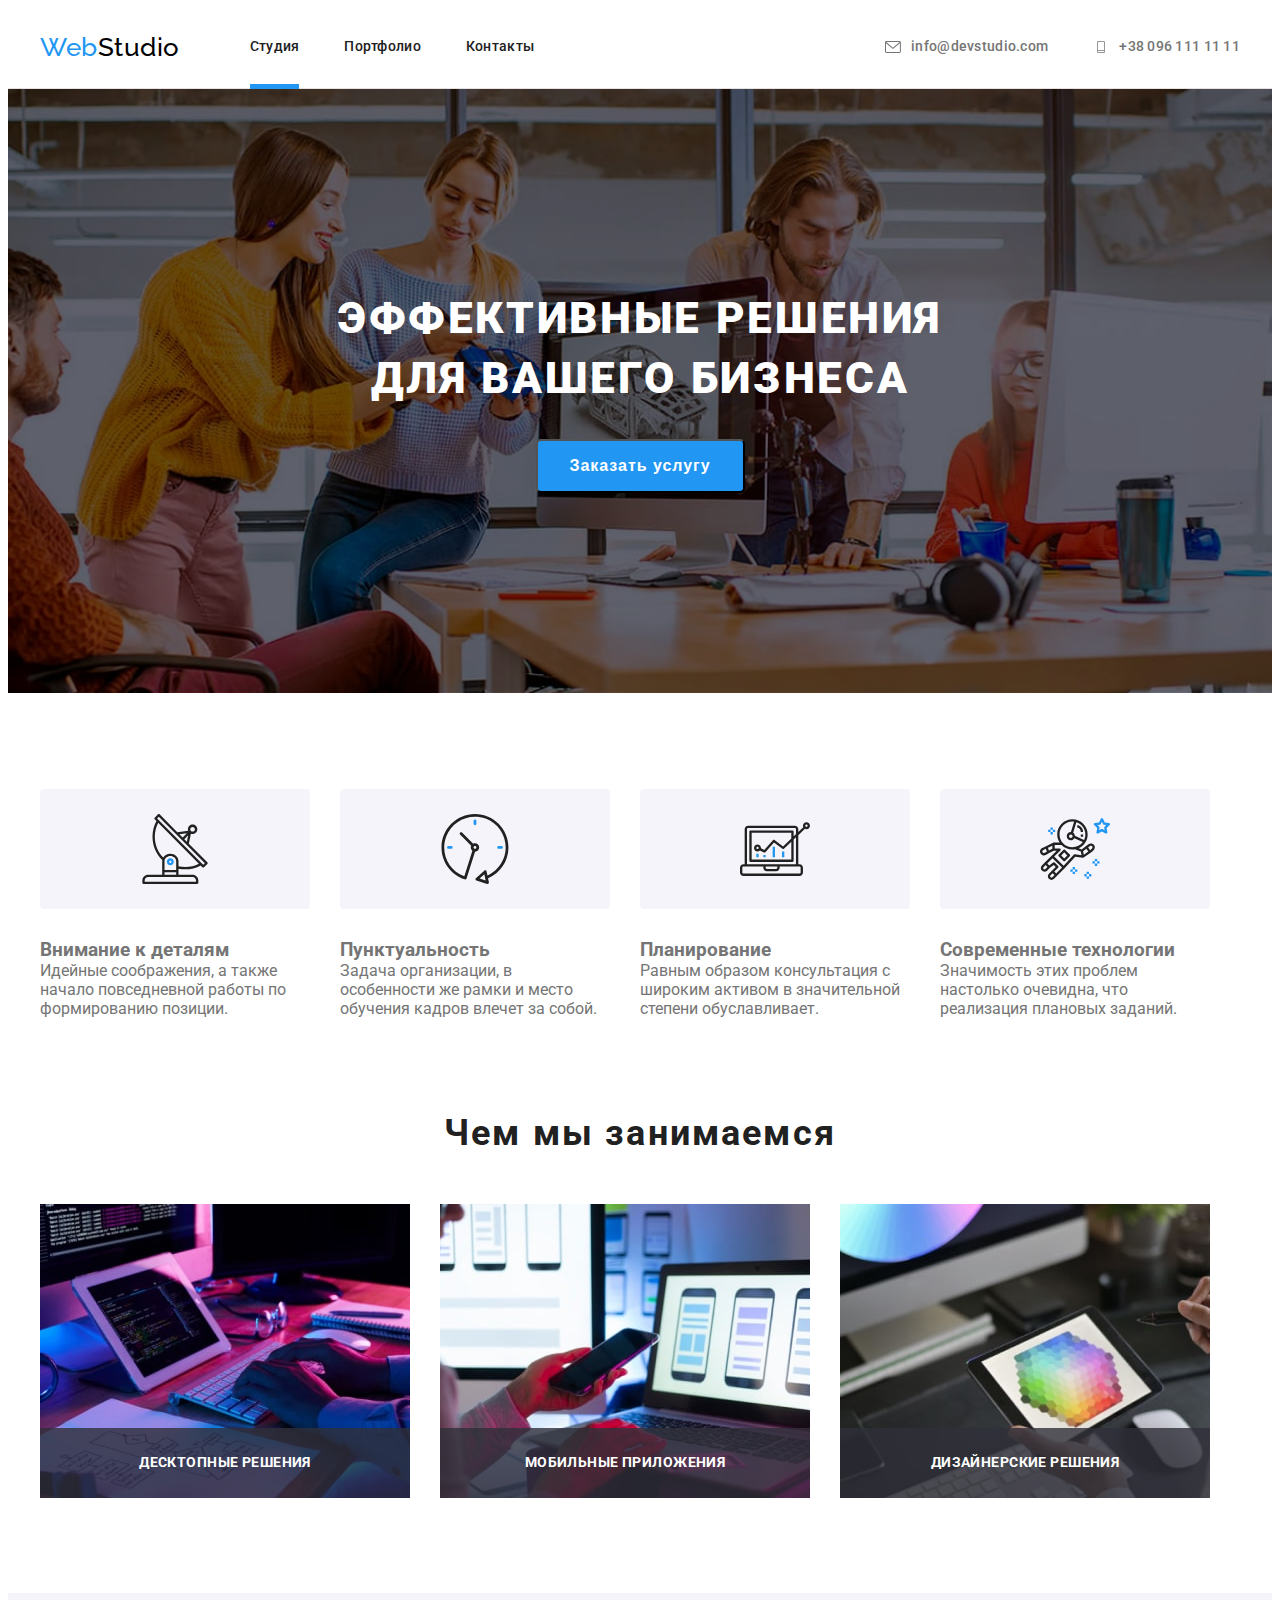
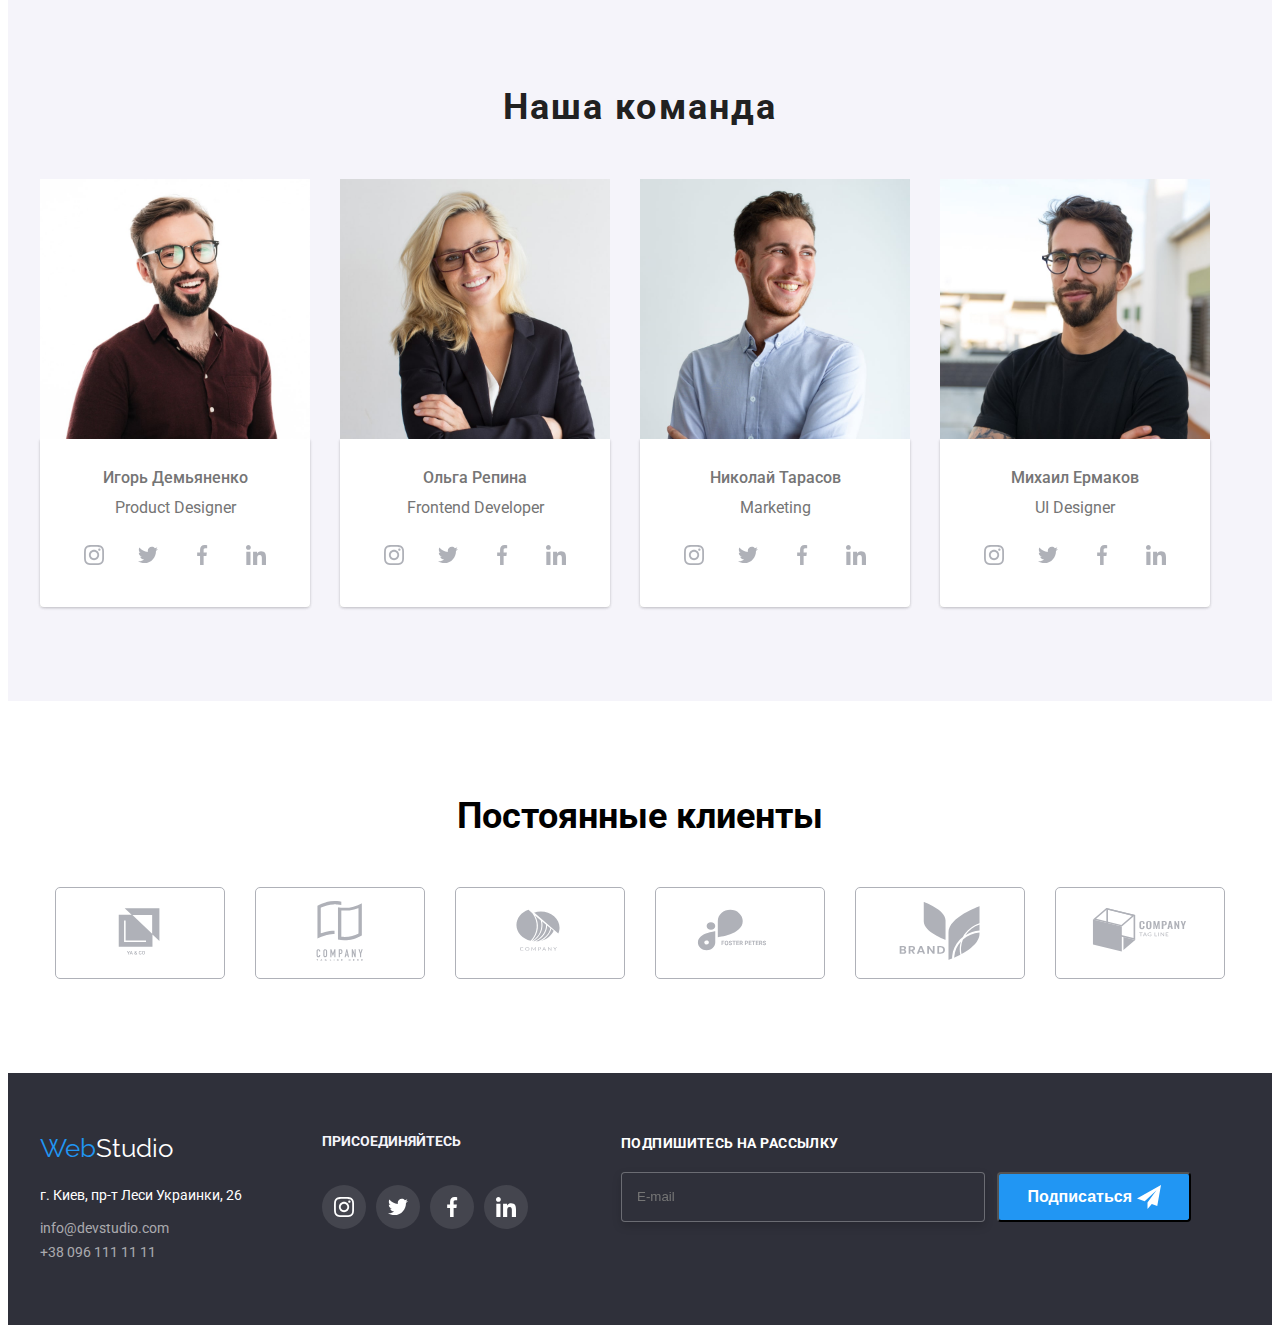
==== commit ce9530bc: "commit" ====
--- a/index.html
+++ b/index.html
@@ -54,7 +54,7 @@
                <h1 class="main__title">Эффективные решения <br> для вашего бизнеса</h1>
                <button type="button" class="main__button"data-modal-open> Заказать услугу</button>
                <div class="modal__backdrop is-hidden"data-modal>
-                   <div class="modal">
+                   <div class="modal__form">
                        <button type="button" class="modal__btn-modal-close"data-modal-close>
                         <div>
                             <svg class="modal__description-icon" width="18" height="18"> 
@@ -97,13 +97,13 @@
 
                           </ul>
 
-                          <div class="checkbox__inform">
+                          <div class="inform">
                               <input class="checkbox__input" type="checkbox" value="policy" name="policy" id="policy">
                               
                               <label class="checkbox__label" for="policy">Соглашаюсь с рассылкой и принимаю</label>
-                              <a href=" "> Условия договора</a>
+                              <a href=" " class="checkbox__link"> Условия договора</a>
                           </div>
-                          <button class="checkbox__form-btn" type="submit">Отправить</button>
+                          <button class="form__form-btn" type="submit">Отправить</button>
                       </form>
 
                    </div>
@@ -114,7 +114,7 @@
          <section class="servies"> 
              <div class="container">
                 <h2 class="visually-hidden"> Услуги бизнеса</h2>
-                <ul class="title__second list">
+                <ul class="title-second list">
                    <li class="servies__li">
                      <div class="servies__icon-image" width="270" height="120">
                         <svg class="servies__description-icon" width="70" height="70"> 
--- a/css/main.min.css
+++ b/css/main.min.css
@@ -1,2 +1,2 @@
-:root{--title-white-color:#FFFFFF;--title-black-color:#212121;--link-blue-color: #2196F3;--logo-black-color:#000000;--text-gray-color:#757575}body{background-color:var(--title-white-color);color:var(--text-gray-color);font-family:Roboto, sans-serif}body h1,body h2,body h3,body p{margin:0;padding:0}body ul{margin:0;padding:0}body img{display:block}.visually-hidden{width:1px;height:1px;overflow:hidden;padding:0}.header .logo{color:var(--logo-black-color);font-family:Raleway;font-size:26px;line-height:1.19;text-decoration:none}.header .span-logo{color:var(--link-blue-color)}.header .span-logo:hover{color:var(--logo-black-color);transition:color 250ms cubic-bezier(0.4, 0, 0.2, 1)}.logo{display:inline-block}.logo:hover{color:var(--link-blue-color);transition:color 250ms cubic-bezier(0.4, 0, 0.2, 1)}.footer__listlogo{display:flex}.footer .footer__logo{color:var(--title-white-color);font-family:Raleway;font-size:26px;line-height:1.19;text-decoration:none;display:inline-block}.footer .footer__logo:hover{color:var(--link-blue-color)}.footer .footer__span-logo{color:var(--link-blue-color);transition:color 250ms cubic-bezier(0.4, 0, 0.2, 1)}.footer .footer__span-logo:hover{color:var(--title-white-color)}.container{width:1200px;padding-left:15px;padding-right:15px;margin-left:auto;margin-right:auto}.header{padding-top:24px;padding-bottom:25px;border-bottom:1px solid #e7e1e1}.headernav{display:flex;align-items:center}.list{list-style:none}.link{text-decoration:none}.current-page{text-decoration:none;position:relative;color:var(--link-blue-color)}.current-page::after{display:inline-block;position:absolute;top:45px;left:0;width:100%;height:5px;background-color:var(--link-blue-color);content:""}.site-nav{display:flex;font-weight:500;font-size:14px;line-height:1.14;letter-spacing:0.02em;text-decoration:none}.navigation{margin-left:70px}.site-nav .link{color:var(--title-black-color);display:flex;transition:color 250ms cubic-bezier(0.4, 0, 0.2, 1)}.site-nav :not(:last-child){margin-right:45px}.contact-nav,.site-nav{display:flex}.contact{margin-left:auto}.contact-nav .link{color:#757575;font-style:400;font-weight:500;font-size:14px;line-height:1.14;transition:color 250ms cubic-bezier(0.4, 0, 0.2, 1)}.site-nav .link:hover,.site-nav .link:focus{color:var(--link-blue-color)}.contact-nav .link:hover,.contact-nav .link:focus{color:var(--link-blue-color)}.mail-icon,.phone-icon{display:flex}.mail-icon,.phone-icon{display:flex;fill:currentColor;margin-right:10px}.link,.mail-icon,.phone-icon{display:flex;align-items:center}.section{background-color:#2f303a;margin-top:0;margin-bottom:0;text-align:center;padding-top:200px;padding-bottom:200px;max-width:1600px;margin-right:auto;margin-left:auto;background:linear-gradient(to right, rgba(0,0,0,0.3), rgba(0,0,0,0.3)),url("../images/imghero.jpg");background-position:center;background-repeat:no-repeat;background-size:cover}.section .main__title{color:var(--title-white-color);font-weight:900;font-size:44px;line-height:1.36;letter-spacing:0.06em;text-transform:uppercase;margin-top:0}.section .main__button{color:var(--title-white-color);background-color:var(--link-blue-color);font-weight:700;font-size:16px;margin-top:30px;line-height:1.87;letter-spacing:0.06em;border-radius:5px;padding:10px 32px}.modal__backdrop{position:fixed;z-index:2;top:0;left:0;height:100%;width:100%;background-color:rgba(0,0,0,0.4);transform-origin:top;transform:translatey(0);transition:opacity 250ms cubic-bezier(0.4, 0, 0.2, 1),transform 250ms cubic-bezier(0.4, 0, 0.2, 1)}.modal__backdrop.is-hidden{opacity:1;transform:scaley(0);transform:translateY(-100%);pointer-events:none}.modal{position:absolute;top:50%;left:50%;transform:translate(-50%, -50%);z-index:3;width:528px;height:581px;box-sizing:border-box;background:#FFFFFF;box-shadow:0px 1px 3px rgba(0,0,0,0.12),0px 1px 3px rgba(0,0,0,0.14),0px 1px 3px rgba(0,0,0,0.2);border-radius:4px;padding-top:50px;padding:40px;text-align:center;transition:transform 250ms cubic-bezier(0.4, 0, 0.2, 1)}.modal .modal__description-icon{fill:#000000;display:flex;justify-content:center;text-align:center}.modal .modal__btn-modal-close{position:absolute;top:8px;right:8px;display:flex;padding:0;margin:0;cursor:pointer;background-color:#FFFFFF;border:1px solid rgba(0,0,0,0.1);border-radius:50%;align-items:center;justify-content:center;box-sizing:border-box;width:30px;height:30px}.modal .modal__btn-modal-close:hover .modal__description-icon{fill:#2196F3}.form{display:flex;flex-direction:column}.form b{font-weight:700;font-size:20px;line-height:1.15;text-align:center;letter-spacing:0.03em;color:#212121;margin-bottom:12px}.form .form__info{list-style:none}.form .form__contact{position:relative;display:flex;flex-direction:column;margin-bottom:10px}.form .form__label-form{margin-right:463px;text-align:start;font-weight:400;font-size:12px;line-height:14.06px;color:#757575}.form__input-form{height:40px;padding-left:42px;box-sizing:border-box;border:1px solid rgba(33,33,33,0.2);border-radius:4px;transition:border-color 1px solid rgba(33,33,33,0.2)}.form__input-form:focus,.form__input-form:active{border-color:var(--link-blue-color)}.form__icon-form{position:absolute;top:30%;left:15px;transform:translateY(50%);transition:fill 250ms cubic-bezier(0.4, 0, 0.2, 1)}.form__input-form:focus+.form__icon-form,.form__input-form:active+.form__icon-form{fill:var(--link-blue-color)}.form__textarea{resize:none;font-size:14px;line-height:16px;letter-spacing:0.01em;color:rgba(117,117,117,0.5);height:120px;margin-bottom:20px;padding:12px;border:1px solid rgba(33,33,33,0.2);box-sizing:border-box;border-radius:4px;transition:border-color 1px solid rgba(33,33,33,0.2)}.form__textarea:focus{color:var(--title-black-color)}.checkbox__inform{display:flex;align-items:center;position:relative;margin-bottom:30px;padding-left:23px}.checkbox__inform a{color:var(--link-blue-color);font-size:14px;align-items:center}.checkbox__input{position:absolute;-moz-apperance:none;-webkit-appearance:none;appearance:none}.checkbox__input .checkbox__label{display:flex;flex-direction:row;justify-content:start;align-items:center;font-size:14px;line-height:24px;letter-spacing:0.03em}.checkbox__input::before{content:' ';display:block;width:16px;height:16px;border:1px solid var(--logo-black-color);border-radius:2px;margin-right:5px}.checkbox__input+.checkbox__label::before{background:var(--link-blue-color);background-image:url(../images/ckeckbox.svg);background-repeat:no-repeat;background-size:cover;background-position:center;border:2px solid var(--link-blue-color)}.checkbox__form-btn{width:200px;height:50px;margin-left:auto;margin-right:auto;padding:0;cursor:pointer;font-weight:bold;font-size:16px;text-align:center;line-height:1.86;letter-spacing:0.06em;color:var(--title-white-color);background-color:var(--link-blue-color);border-radius:4px;border:none;box-shadow:0px 4px 4px rgba(0,0,0,0.15)}.title__second{display:flex}.servies__icon-image{width:270px;height:120px;margin-bottom:30px;background:#F5F4FA;border-radius:4px;display:inline-flex;justify-content:center;align-items:center}.servies{padding-top:95px}.servies__li{width:270px}.servies__li:not(:last-child){margin-right:30px}.section-title{color:var(--title-black-color);font-weight:700;font-size:18px;line-height:2.00;letter-spacing:0.06em;color:var(--title-black-color);font-weight:700;font-size:14px;line-height:1.14;text-transform:uppercase;margin-bottom:10px}.imgsection{padding-top:95px;padding-bottom:95px}.name{padding-bottom:10px;text-align:center}.name .page-name{text-align:center;font-size:16px;line-height:1.18}.section-description{font-weight:400;font-size:14px;line-height:1.71}.list{display:flex}.itemsimg:not(:last-child){margin-right:30px}.itemsimg{position:relative}.itemsimg .overley-text{position:absolute;bottom:0;width:100%;color:#FFFFFF;padding-top:27px;padding-bottom:27px;background-color:rgba(47,48,58,0.8);text-transform:uppercase;text-align:center;letter-spacing:0.03em;line-height:1.14;font-size:14px;font-weight:700}.teamsection{padding-top:94px;padding-bottom:94px;background-color:#F5F4FA}.teamsection .image{background-color:#FFFFFF;width:270px}.img,.team{margin-bottom:50px;font-weight:700;font-size:36px;line-height:1.16;text-align:center}.name{font-weight:500;font-size:16px;line-height:1.18;text-transform:inherit}.team__comanda{padding-top:30px;padding-bottom:30px;background-color:white;box-shadow:0px 1px 3px rgba(0,0,0,0.12),0px 1px 3px rgba(0,0,0,0.12);border-radius:0px 0px 4px 4px;margin-right:auto;margin-left:auto}.team__page-name{text-align:center}.team__icon-contacts{display:flex;list-style:none;align-items:center;justify-content:center;padding-top:16px;margin:0}.team__icon-team:not(:last-child){margin-right:10px}.team__icon-team-link{display:flex;align-items:center;justify-content:center;padding:0;margin:0;border:none;border-radius:50%;width:44px;height:44px;background-color:#FFFFFF;cursor:pointer;object-fit:contain;fill:#AFB1B8;transition:background-color 250ms cubic-bezier(0.4, 0, 0.2, 1),fill 250ms cubic-bezier(0.4, 0, 0.2, 1)}.team__icon-team-link:hover,.team__icon-team-link:focus{fill:#FFFFFF;background-color:var(--link-blue-color)}.clients{padding-top:94px;padding-bottom:94px}.clients .titleclient{font-size:36px;line-height:1.17;letter-spacing:0,3em;text-transform:uppercase;color:black}.clients .client__section{display:flex;justify-content:center;flex-direction:row}.clients .client__list{list-style-type:none}.clients .client__list:not(:last-child){margin-right:30px}.client__icon-button{margin:0;padding:0;width:170px;height:92px;border:1px solid #afb1b8;border-radius:5px;background-color:#FFFFFF;cursor:pointer;fill:#afb1b8;transition:fill 250ms cubic-bezier(0.4, 0, 0.2, 1),background-color 250ms cubic-bezier(0.4, 0, 0.2, 1)}.client__icon-button:hover,.client__icon-button:focus{fill:var(--link-blue-color);border-color:var(--link-blue-color)}.footer{background-color:#2f303a;padding-top:60px;padding-bottom:60px}.footer__address{text-decoration:none;color:var(--title-white-color);font-size:14px;line-height:1.71;font-style:normal;display:block;margin-top:20px;margin-bottom:9px;transition:color 250ms cubic-bezier(0.4, 0, 0.2, 1)}.footer-list .footer__address:hover,.footer-list .footer__address:focus{color:var(--link-blue-color)}.footer-list .link{color:rgba(255,255,255,0.6);font-size:14px;line-height:1.71;text-decoration:none}.contact__navfooter{display:block;flex-direction:column;margin-top:0px;margin-bottom:0px;padding-left:0px}.telmailli:not(:last-child){margin-bottom:9px}.footer-links__icon-contacts{display:flex;justify-content:flex-start;justify-content:space-between}.footer-links__iconfooter{display:flex;flex-direction:column;margin-left:80px}.footer-links__title-footer{font-size:14px;line-height:1,72;letter-spacing:0,03em;color:#F5F4FA;text-transform:uppercase;margin-bottom:20px}.footer-links__title-footer:not(:last-child){margin-right:10px}.footer-links__icon-teamfooter-link{display:flex;align-items:center;justify-content:center;padding:0;margin:0;border:none;border-radius:50%;width:44px;height:44px;background-color:rgba(255,255,255,0.1);cursor:pointer;object-fit:contain;fill:var(--title-white-color);transition:fill 250ms cubic-bezier(0.4, 0, 0.2, 1),background-color 250ms cubic-bezier(0.4, 0, 0.2, 1)}.footer-links__icon-teamfooter-link:hover,.footer-links__icon-teamfooter-link:focus{fill:#FFFFFF;background-color:var(--link-blue-color)}.footer-links__icon-contacts{display:flex;list-style:none;align-items:center;justify-content:center;padding-top:16px;margin:0}.footer-links__icon-teamfooter:not(:last-child){margin-right:10px}.subscribe{width:570px;margin-left:93px}.subscribe b{display:inline-block;margin-bottom:20px;font-weight:700;font-size:14px;line-height:1.14;letter-spacing:0.03em;text-transform:uppercase;color:var(--title-white-color)}.subscribe-input{display:flex;justify-content:space-between}.subscribe-btn{display:flex;align-items:center;flex-basis:200px;height:50px;padding:10px 28px;background-color:var(--link-blue-color);border-radius:4px;font-weight:700;font-size:16px;line-height:1.87;text-align:center;color:var(--title-white-color);cursor:pointer}.subscribe-btn::after{content:" ";width:24px;height:24px;display:inline-block;margin-left:5px;background:url(../images/icon-send.svg)}.sub-field{flex-basis:100%;padding:15px;margin-right:12px;background-color:#2f303a;color:var(--title-white-color);border:1px solid rgba(250,250,250,0.3);box-sizing:border-box;border-radius:4px;filter:drop-shadow(0px 4px 4px rgba(0,0,0,0.15))}.portfolio-section{padding-top:94px;padding-bottom:94px}.btnlist{color:var(--title-black-color);background-color:#F5F4FA;font-family:Roboto, sans-serif;cursor:pointer;font-weight:500;font-size:16px;line-height:1.62;letter-spacing:0.03em;border-radius:5px;border:1px solid transparent;transition:color 250ms cubic-bezier(0.4, 0, 0.2, 1),bacground-color 250ms cubic-bezier(0.4, 0, 0.2, 1)}.button-list{justify-content:center;margin-bottom:50px}.btnli:not(:last-child){margin-right:10px}.btnlist{padding:6px 22px}.portfolio-section .btnlist:hover,.portfolio-section .btnlist:focus{background-color:var(--link-blue-color);color:var(--title-white-color);box-shadow:0px 4px 4px rgba(0,0,0,0.25),0px 4px 4px rgba(0,0,0,0.25)}.portfolio-list{display:flex;flex-wrap:wrap;margin-left:-30px}.portfolioli{width:370px}.portfolioli{margin-left:30px;margin-bottom:30px}.portfolioli:hover,.portfolioli:focus{box-shadow:0px 1px 1px rgba(0,0,0,0.12),1px 4px 6px rgba(0,0,0,0.16);cursor:pointer}.cards{text-align:start}.cardli{padding:20px 24px;border-bottom:#EEEEEE solid;border-left:#EEEEEE solid;border-right:#EEEEEE solid;border-width:1px}.portcard{position:relative;overflow:hidden}.portcard:hover .text-information,.portcard:focus .text-information{transform:translateY(0%)}.text-information{position:absolute;height:100%;top:0;left:0;overflow:auto;display:flex;align-items:center;padding-right:24px;padding-left:24px;background-color:rgba(33,150,243,0.9);transform:translateY(100%);transition:transform 500ms linear}.text-information p{color:#FFFFFF;font-weight:400;font-size:18px;line-height:1.56;letter-spacing:0,03em}
+:root{--title-white-color:#FFFFFF;--title-black-color:#212121;--link-blue-color: #2196F3;--logo-black-color:#000000;--text-gray-color:#757575}body{background-color:var(--title-white-color);color:var(--text-gray-color);font-family:Roboto, sans-serif}body h1,body h2,body h3,body p{margin:0;padding:0}body ul{margin:0;padding:0}body img{display:block}.visually-hidden{width:1px;height:1px;overflow:hidden;padding:0}.header .logo{color:var(--logo-black-color);font-family:Raleway;font-size:26px;line-height:1.19;text-decoration:none}.header .span-logo{color:var(--link-blue-color)}.header .span-logo:hover{color:var(--logo-black-color);transition:color 250ms cubic-bezier(0.4, 0, 0.2, 1)}.logo{display:inline-block}.logo:hover{color:var(--link-blue-color);transition:color 250ms cubic-bezier(0.4, 0, 0.2, 1)}.footer__listlogo{display:flex}.footer .footer__logo{color:var(--title-white-color);font-family:Raleway;font-size:26px;line-height:1.19;text-decoration:none;display:inline-block}.footer .footer__logo:hover{color:var(--link-blue-color)}.footer .footer__span-logo{color:var(--link-blue-color);transition:color 250ms cubic-bezier(0.4, 0, 0.2, 1)}.footer .footer__span-logo:hover{color:var(--title-white-color)}.container{width:1200px;padding-left:15px;padding-right:15px;margin-left:auto;margin-right:auto}.header{padding-top:24px;padding-bottom:25px;border-bottom:1px solid #e7e1e1}.headernav{display:flex;align-items:center}.list{list-style:none}.link{text-decoration:none}.current-page{text-decoration:none;position:relative;color:var(--link-blue-color)}.current-page::after{display:inline-block;position:absolute;top:45px;left:0;width:100%;height:5px;background-color:var(--link-blue-color);content:""}.site-nav{display:flex;font-weight:500;font-size:14px;line-height:1.14;letter-spacing:0.02em;text-decoration:none}.navigation{margin-left:70px}.site-nav .link{color:var(--title-black-color);display:flex;transition:color 250ms cubic-bezier(0.4, 0, 0.2, 1)}.site-nav :not(:last-child){margin-right:45px}.contact-nav,.site-nav{display:flex}.contact{margin-left:auto}.contact-nav .link{color:#757575;font-style:400;font-weight:500;font-size:14px;line-height:1.14;transition:color 250ms cubic-bezier(0.4, 0, 0.2, 1)}.site-nav .link:hover,.site-nav .link:focus{color:var(--link-blue-color)}.contact-nav .link:hover,.contact-nav .link:focus{color:var(--link-blue-color)}.mail-icon,.phone-icon{display:flex}.mail-icon,.phone-icon{display:flex;fill:currentColor;margin-right:10px}.link,.mail-icon,.phone-icon{display:flex;align-items:center}.section{background-color:#2f303a;margin-top:0;margin-bottom:0;text-align:center;padding-top:200px;padding-bottom:200px;max-width:1600px;margin-right:auto;margin-left:auto;background:linear-gradient(to right, rgba(0,0,0,0.3), rgba(0,0,0,0.3)),url("../images/imghero.jpg");background-position:center;background-repeat:no-repeat;background-size:cover}.section .main__title{color:var(--title-white-color);font-weight:900;font-size:44px;line-height:1.36;letter-spacing:0.06em;text-transform:uppercase;margin-top:0}.section .main__button{color:var(--title-white-color);background-color:var(--link-blue-color);font-weight:700;font-size:16px;margin-top:30px;line-height:1.87;letter-spacing:0.06em;border-radius:5px;padding:10px 32px}.modal__backdrop{position:fixed;z-index:2;top:0;left:0;height:100%;width:100%;background-color:rgba(0,0,0,0.4);transform-origin:top;transform:translatey(0);transition:opacity 250ms cubic-bezier(0.4, 0, 0.2, 1),transform 250ms cubic-bezier(0.4, 0, 0.2, 1)}.modal__backdrop.is-hidden{opacity:1;transform:scaley(0);transform:translateY(-100%);pointer-events:none}.modal__form{position:absolute;top:50%;left:50%;transform:translate(-50%, -50%);z-index:3;width:528px;height:581px;box-sizing:border-box;background:#FFFFFF;box-shadow:0px 1px 3px rgba(0,0,0,0.12),0px 1px 3px rgba(0,0,0,0.14),0px 1px 3px rgba(0,0,0,0.2);border-radius:4px;padding-top:50px;padding:40px;text-align:center;transition:transform 250ms cubic-bezier(0.4, 0, 0.2, 1)}.modal__form .modal__description-icon{fill:#000000;display:flex;justify-content:center;text-align:center}.modal__form .modal__btn-modal-close{position:absolute;top:8px;right:8px;display:flex;padding:0;margin:0;cursor:pointer;background-color:#FFFFFF;border:1px solid rgba(0,0,0,0.1);border-radius:50%;align-items:center;justify-content:center;box-sizing:border-box;width:30px;height:30px}.modal__form .modal__btn-modal-close:hover .modal__description-icon{fill:#2196F3}.form{display:flex;flex-direction:column}.form b{font-weight:700;font-size:20px;line-height:1.15;text-align:center;letter-spacing:0.03em;color:#212121;margin-bottom:12px}.form .form__info{list-style:none}.form .form__contact{position:relative;display:flex;flex-direction:column;margin-bottom:10px}.form .form__label-form{margin-right:463px;text-align:start;font-weight:400;font-size:12px;line-height:14.06px;color:#757575}.form__input-form{height:40px;padding-left:42px;box-sizing:border-box;border:1px solid rgba(33,33,33,0.2);border-radius:4px;transition:border-color 1px solid rgba(33,33,33,0.2)}.form__input-form:focus,.form__input-form:active{border-color:var(--link-blue-color)}.form__icon-form{position:absolute;top:30%;left:15px;transform:translateY(50%);transition:fill 250ms cubic-bezier(0.4, 0, 0.2, 1)}.form__input-form:focus+.form__icon-form,.form__input-form:active+.form__icon-form{fill:var(--link-blue-color)}.form__textarea{resize:none;font-size:14px;line-height:16px;letter-spacing:0.01em;color:rgba(117,117,117,0.5);height:120px;margin-bottom:20px;padding:12px;border:1px solid rgba(33,33,33,0.2);box-sizing:border-box;border-radius:4px;transition:border-color 1px solid rgba(33,33,33,0.2)}.form__textarea:focus{color:var(--title-black-color)}.inform{display:flex;align-items:center;position:relative;margin-bottom:30px;padding-left:23px}.checkbox__link{color:var(--link-blue-color);font-size:14px;align-items:center}.checkbox__label{display:flex;flex-direction:row;justify-content:start;align-items:center;font-size:14px;line-height:24px;letter-spacing:0.03em}.checkbox__input{position:absolute;-moz-apperance:none;-webkit-appearance:none;appearance:none}.checkbox__input::before{content:' ';display:block;width:16px;height:16px;border:1px solid var(--logo-black-color);border-radius:2px;margin-right:5px}.checkbox__input+.checkbox__label::before{background:var(--link-blue-color);background-image:url(../images/ckeckbox.svg);background-repeat:no-repeat;background-size:cover;background-position:center;border:2px solid var(--link-blue-color)}.form__form-btn{width:200px;height:50px;margin-left:auto;margin-right:auto;padding:0;cursor:pointer;font-weight:bold;font-size:16px;text-align:center;line-height:1.86;letter-spacing:0.06em;color:var(--title-white-color);background-color:var(--link-blue-color);border-radius:4px;border:none;box-shadow:0px 4px 4px rgba(0,0,0,0.15)}.title-second{display:flex}.servies__icon-image{width:270px;height:120px;margin-bottom:30px;background:#F5F4FA;border-radius:4px;display:inline-flex;justify-content:center;align-items:center}.servies{padding-top:95px}.servies__li{width:270px}.servies__li:not(:last-child){margin-right:30px}.section-title{color:var(--title-black-color);font-weight:700;font-size:18px;line-height:2.00;letter-spacing:0.06em;color:var(--title-black-color);font-weight:700;font-size:14px;line-height:1.14;margin-bottom:10px}.imgsection{padding-top:95px;padding-bottom:95px}.name{padding-bottom:10px;text-align:center}.name .page-name{text-align:center;font-size:16px;line-height:1.18}.section-description{font-weight:400;font-size:14px;line-height:1.71}.list{display:flex}.itemsimg:not(:last-child){margin-right:30px}.itemsimg{position:relative}.itemsimg .overley-text{position:absolute;bottom:0;width:100%;color:#FFFFFF;padding-top:27px;padding-bottom:27px;background-color:rgba(47,48,58,0.8);text-transform:uppercase;text-align:center;letter-spacing:0.03em;line-height:1.14;font-size:14px;font-weight:700}.teamsection{padding-top:94px;padding-bottom:94px;background-color:#F5F4FA}.teamsection .image{background-color:#FFFFFF;width:270px}.img,.team{margin-bottom:50px;font-weight:700;font-size:36px;line-height:1.16;text-align:center}.name{font-weight:500;font-size:16px;line-height:1.18;text-transform:inherit}.team__comanda{padding-top:30px;padding-bottom:30px;background-color:white;box-shadow:0px 1px 3px rgba(0,0,0,0.12),0px 1px 3px rgba(0,0,0,0.12);border-radius:0px 0px 4px 4px;margin-right:auto;margin-left:auto}.team__page-name{text-align:center}.team__icon-contacts{display:flex;list-style:none;align-items:center;justify-content:center;padding-top:16px;margin:0}.team__icon-team:not(:last-child){margin-right:10px}.team__icon-team-link{display:flex;align-items:center;justify-content:center;padding:0;margin:0;border:none;border-radius:50%;width:44px;height:44px;background-color:#FFFFFF;cursor:pointer;object-fit:contain;fill:#AFB1B8;transition:background-color 250ms cubic-bezier(0.4, 0, 0.2, 1),fill 250ms cubic-bezier(0.4, 0, 0.2, 1)}.team__icon-team-link:hover,.team__icon-team-link:focus{fill:#FFFFFF;background-color:var(--link-blue-color)}.clients{padding-top:94px;padding-bottom:94px}.clients .titleclient{font-size:36px;line-height:1.17;letter-spacing:0,3em;color:black}.clients .client__section{display:flex;justify-content:center;flex-direction:row}.clients .client__list{list-style-type:none}.clients .client__list:not(:last-child){margin-right:30px}.client__icon-button{margin:0;padding:0;width:170px;height:92px;border:1px solid #afb1b8;border-radius:5px;background-color:#FFFFFF;cursor:pointer;fill:#afb1b8;transition:fill 250ms cubic-bezier(0.4, 0, 0.2, 1),background-color 250ms cubic-bezier(0.4, 0, 0.2, 1)}.client__icon-button:hover,.client__icon-button:focus{fill:var(--link-blue-color);border-color:var(--link-blue-color)}.footer{background-color:#2f303a;padding-top:60px;padding-bottom:60px}.footer__address{text-decoration:none;color:var(--title-white-color);font-size:14px;line-height:1.71;font-style:normal;display:block;margin-top:20px;margin-bottom:9px;transition:color 250ms cubic-bezier(0.4, 0, 0.2, 1)}.footer-list .footer__address:hover,.footer-list .footer__address:focus{color:var(--link-blue-color)}.footer-list .link{color:rgba(255,255,255,0.6);font-size:14px;line-height:1.71;text-decoration:none}.contact__navfooter{display:block;flex-direction:column;margin-top:0px;margin-bottom:0px;padding-left:0px}.telmailli:not(:last-child){margin-bottom:9px}.footer-links__icon-contacts{display:flex;justify-content:flex-start;justify-content:space-between}.footer-links__iconfooter{display:flex;flex-direction:column;margin-left:80px}.footer-links__title-footer{font-size:14px;line-height:1,72;letter-spacing:0,03em;color:#F5F4FA;text-transform:uppercase;margin-bottom:20px}.footer-links__title-footer:not(:last-child){margin-right:10px}.footer-links__icon-teamfooter-link{display:flex;align-items:center;justify-content:center;padding:0;margin:0;border:none;border-radius:50%;width:44px;height:44px;background-color:rgba(255,255,255,0.1);cursor:pointer;object-fit:contain;fill:var(--title-white-color);transition:fill 250ms cubic-bezier(0.4, 0, 0.2, 1),background-color 250ms cubic-bezier(0.4, 0, 0.2, 1)}.footer-links__icon-teamfooter-link:hover,.footer-links__icon-teamfooter-link:focus{fill:#FFFFFF;background-color:var(--link-blue-color)}.footer-links__icon-contacts{display:flex;list-style:none;align-items:center;justify-content:center;padding-top:16px;margin:0}.footer-links__icon-teamfooter:not(:last-child){margin-right:10px}.subscribe{width:570px;margin-left:93px}.subscribe b{display:inline-block;margin-bottom:20px;font-weight:700;font-size:14px;line-height:1.14;letter-spacing:0.03em;text-transform:uppercase;color:var(--title-white-color)}.subscribe-input{display:flex;justify-content:space-between}.subscribe-btn{display:flex;align-items:center;flex-basis:200px;height:50px;padding:10px 28px;background-color:var(--link-blue-color);border-radius:4px;font-weight:700;font-size:16px;line-height:1.87;text-align:center;color:var(--title-white-color);cursor:pointer}.subscribe-btn::after{content:" ";width:24px;height:24px;display:inline-block;margin-left:5px;background:url(../images/icon-send.svg)}.sub-field{flex-basis:100%;padding:15px;margin-right:12px;background-color:#2f303a;color:var(--title-white-color);border:1px solid rgba(250,250,250,0.3);box-sizing:border-box;border-radius:4px;filter:drop-shadow(0px 4px 4px rgba(0,0,0,0.15))}.portfolio-section{padding-top:94px;padding-bottom:94px}.btnlist{color:var(--title-black-color);background-color:#F5F4FA;font-family:Roboto, sans-serif;cursor:pointer;font-weight:500;font-size:16px;line-height:1.62;letter-spacing:0.03em;border-radius:5px;border:1px solid transparent;transition:color 250ms cubic-bezier(0.4, 0, 0.2, 1),bacground-color 250ms cubic-bezier(0.4, 0, 0.2, 1)}.button-list{justify-content:center;margin-bottom:50px}.btnli:not(:last-child){margin-right:10px}.btnlist{padding:6px 22px}.portfolio-section .btnlist:hover,.portfolio-section .btnlist:focus{background-color:var(--link-blue-color);color:var(--title-white-color);box-shadow:0px 4px 4px rgba(0,0,0,0.25),0px 4px 4px rgba(0,0,0,0.25)}.portfolio-list{display:flex;flex-wrap:wrap;margin-left:-30px}.portfolioli{width:370px}.portfolioli{margin-left:30px;margin-bottom:30px}.portfolioli:hover,.portfolioli:focus{box-shadow:0px 1px 1px rgba(0,0,0,0.12),1px 4px 6px rgba(0,0,0,0.16);cursor:pointer}.cards{text-align:start}.cardli{padding:20px 24px;border-bottom:#EEEEEE solid;border-left:#EEEEEE solid;border-right:#EEEEEE solid;border-width:1px}.portcard{position:relative;overflow:hidden}.portcard:hover .text-information,.portcard:focus .text-information{transform:translateY(0%)}.text-information{position:absolute;height:100%;top:0;left:0;overflow:auto;display:flex;align-items:center;padding-right:24px;padding-left:24px;background-color:rgba(33,150,243,0.9);transform:translateY(100%);transition:transform 500ms linear}.text-information p{color:#FFFFFF;font-weight:400;font-size:18px;line-height:1.56;letter-spacing:0,03em}
 /*# sourceMappingURL=main.min.css.map */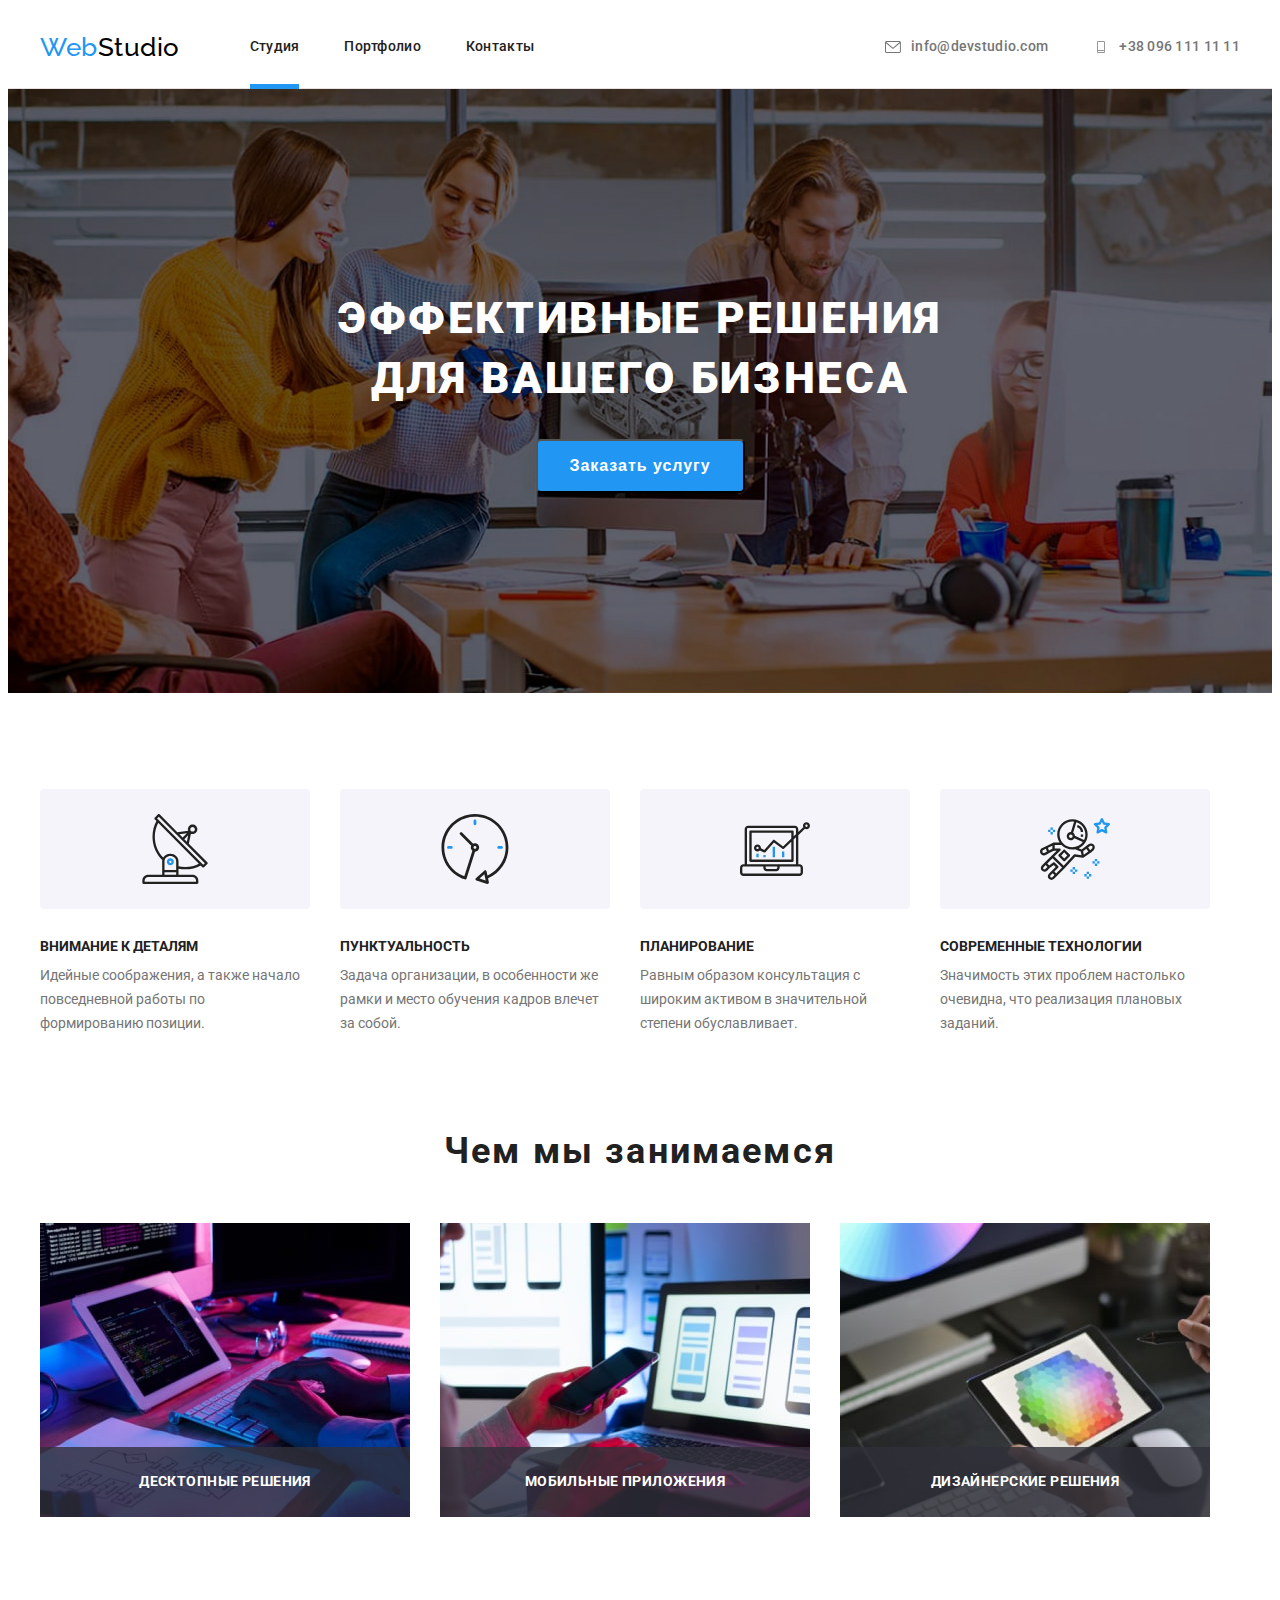
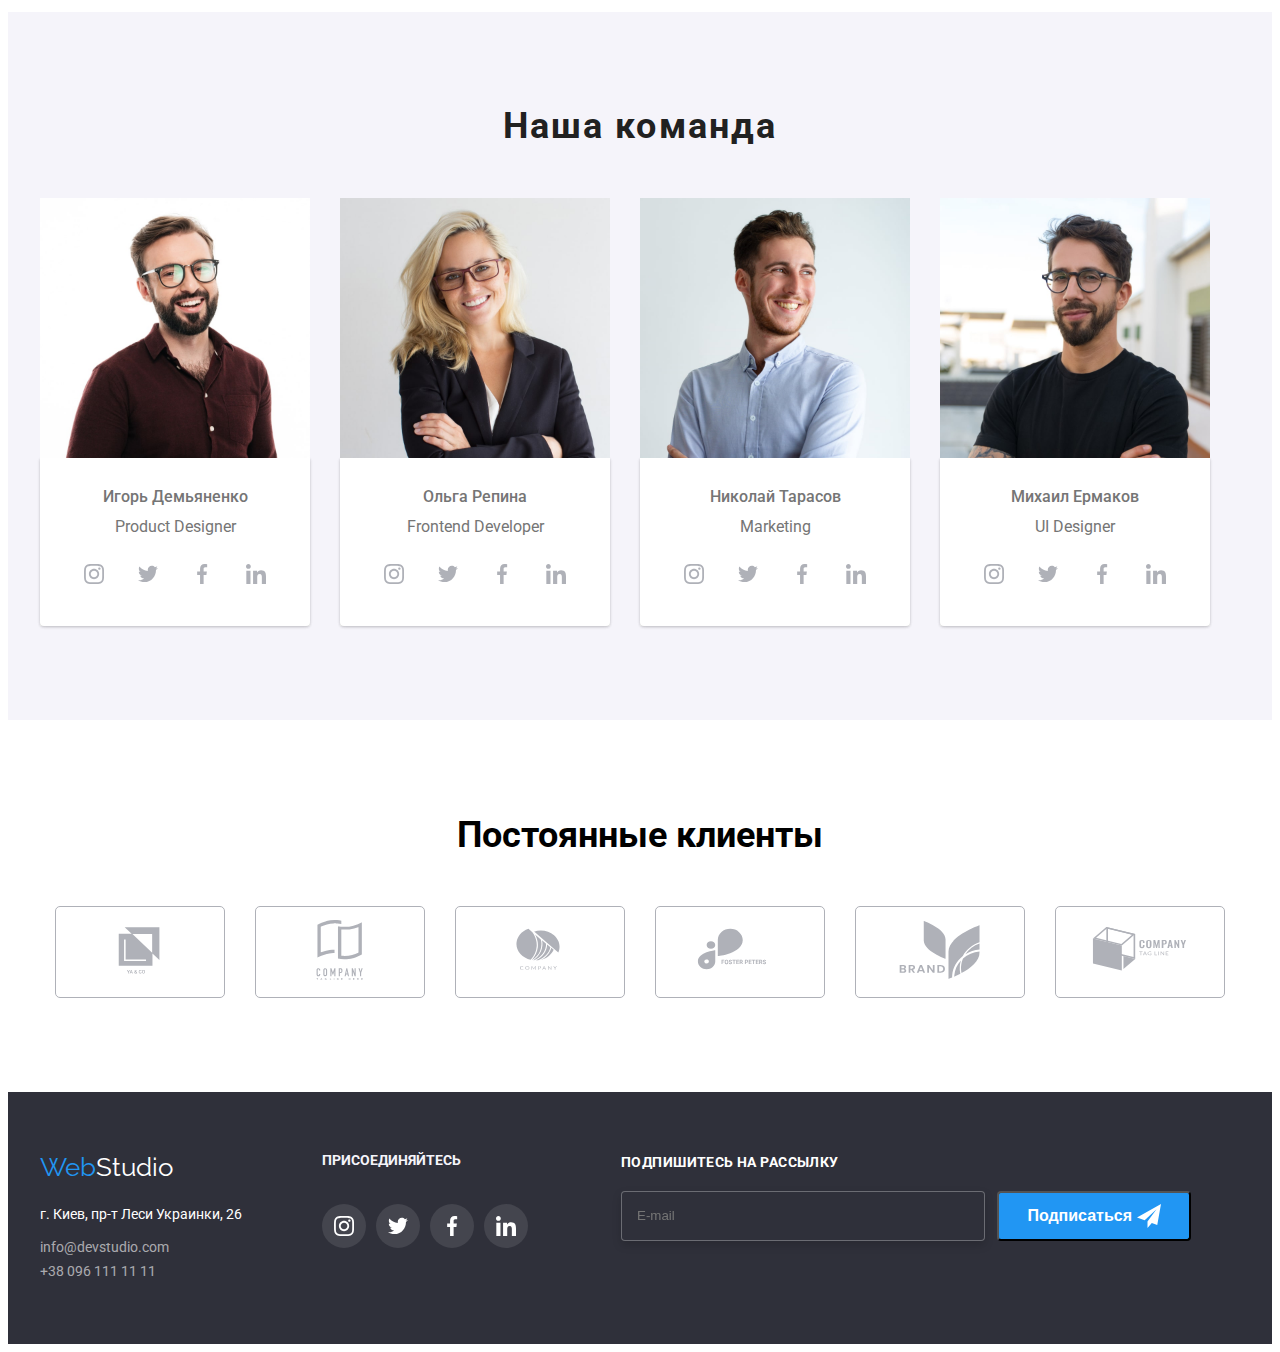
==== commit 17054691: "commit" ====
--- a/index.html
+++ b/index.html
@@ -98,10 +98,10 @@
                           </ul>
 
                           <div class="inform">
-                              <input class="checkbox__input" type="checkbox" value="policy" name="policy" id="policy">
+                              <input class="checkbox" type="checkbox" value="policy" name="policy" id="policy">
                               
-                              <label class="checkbox__label" for="policy">Соглашаюсь с рассылкой и принимаю</label>
-                              <a href=" " class="checkbox__link"> Условия договора</a>
+                              <label class="checkbox-label" for="policy">Соглашаюсь с рассылкой и принимаю</label>
+                              <a href=" " class="checkbox-link"> Условия договора</a>
                           </div>
                           <button class="form__form-btn" type="submit">Отправить</button>
                       </form>
--- a/css/main.min.css
+++ b/css/main.min.css
@@ -1,2 +1,2 @@
-:root{--title-white-color:#FFFFFF;--title-black-color:#212121;--link-blue-color: #2196F3;--logo-black-color:#000000;--text-gray-color:#757575}body{background-color:var(--title-white-color);color:var(--text-gray-color);font-family:Roboto, sans-serif}body h1,body h2,body h3,body p{margin:0;padding:0}body ul{margin:0;padding:0}body img{display:block}.visually-hidden{width:1px;height:1px;overflow:hidden;padding:0}.header .logo{color:var(--logo-black-color);font-family:Raleway;font-size:26px;line-height:1.19;text-decoration:none}.header .span-logo{color:var(--link-blue-color)}.header .span-logo:hover{color:var(--logo-black-color);transition:color 250ms cubic-bezier(0.4, 0, 0.2, 1)}.logo{display:inline-block}.logo:hover{color:var(--link-blue-color);transition:color 250ms cubic-bezier(0.4, 0, 0.2, 1)}.footer__listlogo{display:flex}.footer .footer__logo{color:var(--title-white-color);font-family:Raleway;font-size:26px;line-height:1.19;text-decoration:none;display:inline-block}.footer .footer__logo:hover{color:var(--link-blue-color)}.footer .footer__span-logo{color:var(--link-blue-color);transition:color 250ms cubic-bezier(0.4, 0, 0.2, 1)}.footer .footer__span-logo:hover{color:var(--title-white-color)}.container{width:1200px;padding-left:15px;padding-right:15px;margin-left:auto;margin-right:auto}.header{padding-top:24px;padding-bottom:25px;border-bottom:1px solid #e7e1e1}.headernav{display:flex;align-items:center}.list{list-style:none}.link{text-decoration:none}.current-page{text-decoration:none;position:relative;color:var(--link-blue-color)}.current-page::after{display:inline-block;position:absolute;top:45px;left:0;width:100%;height:5px;background-color:var(--link-blue-color);content:""}.site-nav{display:flex;font-weight:500;font-size:14px;line-height:1.14;letter-spacing:0.02em;text-decoration:none}.navigation{margin-left:70px}.site-nav .link{color:var(--title-black-color);display:flex;transition:color 250ms cubic-bezier(0.4, 0, 0.2, 1)}.site-nav :not(:last-child){margin-right:45px}.contact-nav,.site-nav{display:flex}.contact{margin-left:auto}.contact-nav .link{color:#757575;font-style:400;font-weight:500;font-size:14px;line-height:1.14;transition:color 250ms cubic-bezier(0.4, 0, 0.2, 1)}.site-nav .link:hover,.site-nav .link:focus{color:var(--link-blue-color)}.contact-nav .link:hover,.contact-nav .link:focus{color:var(--link-blue-color)}.mail-icon,.phone-icon{display:flex}.mail-icon,.phone-icon{display:flex;fill:currentColor;margin-right:10px}.link,.mail-icon,.phone-icon{display:flex;align-items:center}.section{background-color:#2f303a;margin-top:0;margin-bottom:0;text-align:center;padding-top:200px;padding-bottom:200px;max-width:1600px;margin-right:auto;margin-left:auto;background:linear-gradient(to right, rgba(0,0,0,0.3), rgba(0,0,0,0.3)),url("../images/imghero.jpg");background-position:center;background-repeat:no-repeat;background-size:cover}.section .main__title{color:var(--title-white-color);font-weight:900;font-size:44px;line-height:1.36;letter-spacing:0.06em;text-transform:uppercase;margin-top:0}.section .main__button{color:var(--title-white-color);background-color:var(--link-blue-color);font-weight:700;font-size:16px;margin-top:30px;line-height:1.87;letter-spacing:0.06em;border-radius:5px;padding:10px 32px}.modal__backdrop{position:fixed;z-index:2;top:0;left:0;height:100%;width:100%;background-color:rgba(0,0,0,0.4);transform-origin:top;transform:translatey(0);transition:opacity 250ms cubic-bezier(0.4, 0, 0.2, 1),transform 250ms cubic-bezier(0.4, 0, 0.2, 1)}.modal__backdrop.is-hidden{opacity:1;transform:scaley(0);transform:translateY(-100%);pointer-events:none}.modal__form{position:absolute;top:50%;left:50%;transform:translate(-50%, -50%);z-index:3;width:528px;height:581px;box-sizing:border-box;background:#FFFFFF;box-shadow:0px 1px 3px rgba(0,0,0,0.12),0px 1px 3px rgba(0,0,0,0.14),0px 1px 3px rgba(0,0,0,0.2);border-radius:4px;padding-top:50px;padding:40px;text-align:center;transition:transform 250ms cubic-bezier(0.4, 0, 0.2, 1)}.modal__form .modal__description-icon{fill:#000000;display:flex;justify-content:center;text-align:center}.modal__form .modal__btn-modal-close{position:absolute;top:8px;right:8px;display:flex;padding:0;margin:0;cursor:pointer;background-color:#FFFFFF;border:1px solid rgba(0,0,0,0.1);border-radius:50%;align-items:center;justify-content:center;box-sizing:border-box;width:30px;height:30px}.modal__form .modal__btn-modal-close:hover .modal__description-icon{fill:#2196F3}.form{display:flex;flex-direction:column}.form b{font-weight:700;font-size:20px;line-height:1.15;text-align:center;letter-spacing:0.03em;color:#212121;margin-bottom:12px}.form .form__info{list-style:none}.form .form__contact{position:relative;display:flex;flex-direction:column;margin-bottom:10px}.form .form__label-form{margin-right:463px;text-align:start;font-weight:400;font-size:12px;line-height:14.06px;color:#757575}.form__input-form{height:40px;padding-left:42px;box-sizing:border-box;border:1px solid rgba(33,33,33,0.2);border-radius:4px;transition:border-color 1px solid rgba(33,33,33,0.2)}.form__input-form:focus,.form__input-form:active{border-color:var(--link-blue-color)}.form__icon-form{position:absolute;top:30%;left:15px;transform:translateY(50%);transition:fill 250ms cubic-bezier(0.4, 0, 0.2, 1)}.form__input-form:focus+.form__icon-form,.form__input-form:active+.form__icon-form{fill:var(--link-blue-color)}.form__textarea{resize:none;font-size:14px;line-height:16px;letter-spacing:0.01em;color:rgba(117,117,117,0.5);height:120px;margin-bottom:20px;padding:12px;border:1px solid rgba(33,33,33,0.2);box-sizing:border-box;border-radius:4px;transition:border-color 1px solid rgba(33,33,33,0.2)}.form__textarea:focus{color:var(--title-black-color)}.inform{display:flex;align-items:center;position:relative;margin-bottom:30px;padding-left:23px}.checkbox__link{color:var(--link-blue-color);font-size:14px;align-items:center}.checkbox__label{display:flex;flex-direction:row;justify-content:start;align-items:center;font-size:14px;line-height:24px;letter-spacing:0.03em}.checkbox__input{position:absolute;-moz-apperance:none;-webkit-appearance:none;appearance:none}.checkbox__input::before{content:' ';display:block;width:16px;height:16px;border:1px solid var(--logo-black-color);border-radius:2px;margin-right:5px}.checkbox__input+.checkbox__label::before{background:var(--link-blue-color);background-image:url(../images/ckeckbox.svg);background-repeat:no-repeat;background-size:cover;background-position:center;border:2px solid var(--link-blue-color)}.form__form-btn{width:200px;height:50px;margin-left:auto;margin-right:auto;padding:0;cursor:pointer;font-weight:bold;font-size:16px;text-align:center;line-height:1.86;letter-spacing:0.06em;color:var(--title-white-color);background-color:var(--link-blue-color);border-radius:4px;border:none;box-shadow:0px 4px 4px rgba(0,0,0,0.15)}.title-second{display:flex}.servies__icon-image{width:270px;height:120px;margin-bottom:30px;background:#F5F4FA;border-radius:4px;display:inline-flex;justify-content:center;align-items:center}.servies{padding-top:95px}.servies__li{width:270px}.servies__li:not(:last-child){margin-right:30px}.section-title{color:var(--title-black-color);font-weight:700;font-size:18px;line-height:2.00;letter-spacing:0.06em;color:var(--title-black-color);font-weight:700;font-size:14px;line-height:1.14;margin-bottom:10px}.imgsection{padding-top:95px;padding-bottom:95px}.name{padding-bottom:10px;text-align:center}.name .page-name{text-align:center;font-size:16px;line-height:1.18}.section-description{font-weight:400;font-size:14px;line-height:1.71}.list{display:flex}.itemsimg:not(:last-child){margin-right:30px}.itemsimg{position:relative}.itemsimg .overley-text{position:absolute;bottom:0;width:100%;color:#FFFFFF;padding-top:27px;padding-bottom:27px;background-color:rgba(47,48,58,0.8);text-transform:uppercase;text-align:center;letter-spacing:0.03em;line-height:1.14;font-size:14px;font-weight:700}.teamsection{padding-top:94px;padding-bottom:94px;background-color:#F5F4FA}.teamsection .image{background-color:#FFFFFF;width:270px}.img,.team{margin-bottom:50px;font-weight:700;font-size:36px;line-height:1.16;text-align:center}.name{font-weight:500;font-size:16px;line-height:1.18;text-transform:inherit}.team__comanda{padding-top:30px;padding-bottom:30px;background-color:white;box-shadow:0px 1px 3px rgba(0,0,0,0.12),0px 1px 3px rgba(0,0,0,0.12);border-radius:0px 0px 4px 4px;margin-right:auto;margin-left:auto}.team__page-name{text-align:center}.team__icon-contacts{display:flex;list-style:none;align-items:center;justify-content:center;padding-top:16px;margin:0}.team__icon-team:not(:last-child){margin-right:10px}.team__icon-team-link{display:flex;align-items:center;justify-content:center;padding:0;margin:0;border:none;border-radius:50%;width:44px;height:44px;background-color:#FFFFFF;cursor:pointer;object-fit:contain;fill:#AFB1B8;transition:background-color 250ms cubic-bezier(0.4, 0, 0.2, 1),fill 250ms cubic-bezier(0.4, 0, 0.2, 1)}.team__icon-team-link:hover,.team__icon-team-link:focus{fill:#FFFFFF;background-color:var(--link-blue-color)}.clients{padding-top:94px;padding-bottom:94px}.clients .titleclient{font-size:36px;line-height:1.17;letter-spacing:0,3em;color:black}.clients .client__section{display:flex;justify-content:center;flex-direction:row}.clients .client__list{list-style-type:none}.clients .client__list:not(:last-child){margin-right:30px}.client__icon-button{margin:0;padding:0;width:170px;height:92px;border:1px solid #afb1b8;border-radius:5px;background-color:#FFFFFF;cursor:pointer;fill:#afb1b8;transition:fill 250ms cubic-bezier(0.4, 0, 0.2, 1),background-color 250ms cubic-bezier(0.4, 0, 0.2, 1)}.client__icon-button:hover,.client__icon-button:focus{fill:var(--link-blue-color);border-color:var(--link-blue-color)}.footer{background-color:#2f303a;padding-top:60px;padding-bottom:60px}.footer__address{text-decoration:none;color:var(--title-white-color);font-size:14px;line-height:1.71;font-style:normal;display:block;margin-top:20px;margin-bottom:9px;transition:color 250ms cubic-bezier(0.4, 0, 0.2, 1)}.footer-list .footer__address:hover,.footer-list .footer__address:focus{color:var(--link-blue-color)}.footer-list .link{color:rgba(255,255,255,0.6);font-size:14px;line-height:1.71;text-decoration:none}.contact__navfooter{display:block;flex-direction:column;margin-top:0px;margin-bottom:0px;padding-left:0px}.telmailli:not(:last-child){margin-bottom:9px}.footer-links__icon-contacts{display:flex;justify-content:flex-start;justify-content:space-between}.footer-links__iconfooter{display:flex;flex-direction:column;margin-left:80px}.footer-links__title-footer{font-size:14px;line-height:1,72;letter-spacing:0,03em;color:#F5F4FA;text-transform:uppercase;margin-bottom:20px}.footer-links__title-footer:not(:last-child){margin-right:10px}.footer-links__icon-teamfooter-link{display:flex;align-items:center;justify-content:center;padding:0;margin:0;border:none;border-radius:50%;width:44px;height:44px;background-color:rgba(255,255,255,0.1);cursor:pointer;object-fit:contain;fill:var(--title-white-color);transition:fill 250ms cubic-bezier(0.4, 0, 0.2, 1),background-color 250ms cubic-bezier(0.4, 0, 0.2, 1)}.footer-links__icon-teamfooter-link:hover,.footer-links__icon-teamfooter-link:focus{fill:#FFFFFF;background-color:var(--link-blue-color)}.footer-links__icon-contacts{display:flex;list-style:none;align-items:center;justify-content:center;padding-top:16px;margin:0}.footer-links__icon-teamfooter:not(:last-child){margin-right:10px}.subscribe{width:570px;margin-left:93px}.subscribe b{display:inline-block;margin-bottom:20px;font-weight:700;font-size:14px;line-height:1.14;letter-spacing:0.03em;text-transform:uppercase;color:var(--title-white-color)}.subscribe-input{display:flex;justify-content:space-between}.subscribe-btn{display:flex;align-items:center;flex-basis:200px;height:50px;padding:10px 28px;background-color:var(--link-blue-color);border-radius:4px;font-weight:700;font-size:16px;line-height:1.87;text-align:center;color:var(--title-white-color);cursor:pointer}.subscribe-btn::after{content:" ";width:24px;height:24px;display:inline-block;margin-left:5px;background:url(../images/icon-send.svg)}.sub-field{flex-basis:100%;padding:15px;margin-right:12px;background-color:#2f303a;color:var(--title-white-color);border:1px solid rgba(250,250,250,0.3);box-sizing:border-box;border-radius:4px;filter:drop-shadow(0px 4px 4px rgba(0,0,0,0.15))}.portfolio-section{padding-top:94px;padding-bottom:94px}.btnlist{color:var(--title-black-color);background-color:#F5F4FA;font-family:Roboto, sans-serif;cursor:pointer;font-weight:500;font-size:16px;line-height:1.62;letter-spacing:0.03em;border-radius:5px;border:1px solid transparent;transition:color 250ms cubic-bezier(0.4, 0, 0.2, 1),bacground-color 250ms cubic-bezier(0.4, 0, 0.2, 1)}.button-list{justify-content:center;margin-bottom:50px}.btnli:not(:last-child){margin-right:10px}.btnlist{padding:6px 22px}.portfolio-section .btnlist:hover,.portfolio-section .btnlist:focus{background-color:var(--link-blue-color);color:var(--title-white-color);box-shadow:0px 4px 4px rgba(0,0,0,0.25),0px 4px 4px rgba(0,0,0,0.25)}.portfolio-list{display:flex;flex-wrap:wrap;margin-left:-30px}.portfolioli{width:370px}.portfolioli{margin-left:30px;margin-bottom:30px}.portfolioli:hover,.portfolioli:focus{box-shadow:0px 1px 1px rgba(0,0,0,0.12),1px 4px 6px rgba(0,0,0,0.16);cursor:pointer}.cards{text-align:start}.cardli{padding:20px 24px;border-bottom:#EEEEEE solid;border-left:#EEEEEE solid;border-right:#EEEEEE solid;border-width:1px}.portcard{position:relative;overflow:hidden}.portcard:hover .text-information,.portcard:focus .text-information{transform:translateY(0%)}.text-information{position:absolute;height:100%;top:0;left:0;overflow:auto;display:flex;align-items:center;padding-right:24px;padding-left:24px;background-color:rgba(33,150,243,0.9);transform:translateY(100%);transition:transform 500ms linear}.text-information p{color:#FFFFFF;font-weight:400;font-size:18px;line-height:1.56;letter-spacing:0,03em}
+:root{--title-white-color:#FFFFFF;--title-black-color:#212121;--link-blue-color: #2196F3;--logo-black-color:#000000;--text-gray-color:#757575}body{background-color:var(--title-white-color);color:var(--text-gray-color);font-family:Roboto, sans-serif}body h1,body h2,body h3,body p{margin:0;padding:0}body ul{margin:0;padding:0}body img{display:block}.visually-hidden{width:1px;height:1px;overflow:hidden;padding:0}.header .logo{color:var(--logo-black-color);font-family:Raleway;font-size:26px;line-height:1.19;text-decoration:none}.header .span-logo{color:var(--link-blue-color)}.header .span-logo:hover{color:var(--logo-black-color);transition:color 250ms cubic-bezier(0.4, 0, 0.2, 1)}.logo{display:inline-block}.logo:hover{color:var(--link-blue-color);transition:color 250ms cubic-bezier(0.4, 0, 0.2, 1)}.footer__listlogo{display:flex}.footer .footer__logo{color:var(--title-white-color);font-family:Raleway;font-size:26px;line-height:1.19;text-decoration:none;display:inline-block}.footer .footer__logo:hover{color:var(--link-blue-color)}.footer .footer__span-logo{color:var(--link-blue-color);transition:color 250ms cubic-bezier(0.4, 0, 0.2, 1)}.footer .footer__span-logo:hover{color:var(--title-white-color)}.container{width:1200px;padding-left:15px;padding-right:15px;margin-left:auto;margin-right:auto}.header{padding-top:24px;padding-bottom:25px;border-bottom:1px solid #e7e1e1}.headernav{display:flex;align-items:center}.list{list-style:none}.link{text-decoration:none}.current-page{text-decoration:none;position:relative;color:var(--link-blue-color)}.current-page::after{display:inline-block;position:absolute;top:45px;left:0;width:100%;height:5px;background-color:var(--link-blue-color);content:""}.site-nav{display:flex;font-weight:500;font-size:14px;line-height:1.14;letter-spacing:0.02em;text-decoration:none}.navigation{margin-left:70px}.site-nav .link{color:var(--title-black-color);display:flex;transition:color 250ms cubic-bezier(0.4, 0, 0.2, 1)}.site-nav :not(:last-child){margin-right:45px}.contact-nav,.site-nav{display:flex}.contact{margin-left:auto}.contact-nav .link{color:#757575;font-style:400;font-weight:500;font-size:14px;line-height:1.14;transition:color 250ms cubic-bezier(0.4, 0, 0.2, 1)}.site-nav .link:hover,.site-nav .link:focus{color:var(--link-blue-color)}.contact-nav .link:hover,.contact-nav .link:focus{color:var(--link-blue-color)}.mail-icon,.phone-icon{display:flex}.mail-icon,.phone-icon{display:flex;fill:currentColor;margin-right:10px}.link,.mail-icon,.phone-icon{display:flex;align-items:center}.section{background-color:#2f303a;margin-top:0;margin-bottom:0;text-align:center;padding-top:200px;padding-bottom:200px;max-width:1600px;margin-right:auto;margin-left:auto;background:linear-gradient(to right, rgba(0,0,0,0.3), rgba(0,0,0,0.3)),url("../images/imghero.jpg");background-position:center;background-repeat:no-repeat;background-size:cover}.section .main__title{color:var(--title-white-color);font-weight:900;font-size:44px;line-height:1.36;letter-spacing:0.06em;text-transform:uppercase;margin-top:0}.section .main__button{color:var(--title-white-color);background-color:var(--link-blue-color);font-weight:700;font-size:16px;margin-top:30px;line-height:1.87;letter-spacing:0.06em;border-radius:5px;padding:10px 32px}.modal__backdrop{position:fixed;z-index:2;top:0;left:0;height:100%;width:100%;background-color:rgba(0,0,0,0.4);transform-origin:top;transform:translatey(0);transition:opacity 250ms cubic-bezier(0.4, 0, 0.2, 1),transform 250ms cubic-bezier(0.4, 0, 0.2, 1)}.modal__backdrop.is-hidden{opacity:1;transform:scaley(0);transform:translateY(-100%);pointer-events:none}.modal__form{position:absolute;top:50%;left:50%;transform:translate(-50%, -50%);z-index:3;width:528px;height:581px;box-sizing:border-box;background:#FFFFFF;box-shadow:0px 1px 3px rgba(0,0,0,0.12),0px 1px 3px rgba(0,0,0,0.14),0px 1px 3px rgba(0,0,0,0.2);border-radius:4px;padding-top:50px;padding:40px;text-align:center;transition:transform 250ms cubic-bezier(0.4, 0, 0.2, 1)}.modal__form .modal__description-icon{fill:#000000;display:flex;justify-content:center;text-align:center}.modal__form .modal__btn-modal-close{position:absolute;top:8px;right:8px;display:flex;padding:0;margin:0;cursor:pointer;background-color:#FFFFFF;border:1px solid rgba(0,0,0,0.1);border-radius:50%;align-items:center;justify-content:center;box-sizing:border-box;width:30px;height:30px}.modal__form .modal__btn-modal-close:hover .modal__description-icon{fill:#2196F3}.form{display:flex;flex-direction:column}.form b{font-weight:700;font-size:20px;line-height:1.15;text-align:center;letter-spacing:0.03em;color:#212121;margin-bottom:12px}.form .form__info{list-style:none}.form .form__contact{position:relative;display:flex;flex-direction:column;margin-bottom:10px}.form .form__label-form{margin-right:463px;text-align:start;font-weight:400;font-size:12px;line-height:14.06px;color:#757575}.form__input-form{height:40px;padding-left:42px;box-sizing:border-box;border:1px solid rgba(33,33,33,0.2);border-radius:4px;transition:border-color 1px solid rgba(33,33,33,0.2)}.form__input-form:focus,.form__input-form:active{border-color:var(--link-blue-color)}.form__icon-form{position:absolute;top:30%;left:15px;transform:translateY(50%);transition:fill 250ms cubic-bezier(0.4, 0, 0.2, 1)}.form__input-form:focus+.form__icon-form,.form__input-form:active+.form__icon-form{fill:var(--link-blue-color)}.form__textarea{resize:none;font-size:14px;line-height:16px;letter-spacing:0.01em;color:rgba(117,117,117,0.5);height:120px;margin-bottom:20px;padding:12px;border:1px solid rgba(33,33,33,0.2);box-sizing:border-box;border-radius:4px;transition:border-color 1px solid rgba(33,33,33,0.2)}.form__textarea:focus{color:var(--title-black-color)}.inform{display:flex;align-items:center;position:relative;margin-bottom:30px;padding-left:23px}.checkbox-link{color:var(--link-blue-color);font-size:14px;align-items:center}.checkbox-label{display:flex;flex-direction:row;justify-content:start;align-items:center;font-size:14px;line-height:24px;letter-spacing:0.03em}.checkbox-input{position:absolute;-moz-apperance:none;-webkit-appearance:none;appearance:none}.checkbox-input::before{content:' ';display:block;width:16px;height:16px;border:1px solid var(--logo-black-color);border-radius:2px;margin-right:5px}.checkbox-input+.checkbox-label::before{background:var(--link-blue-color);background-image:url(../images/ckeckbox.svg);background-repeat:no-repeat;background-size:cover;background-position:center;border:2px solid var(--link-blue-color)}.form__form-btn{width:200px;height:50px;margin-left:auto;margin-right:auto;padding:0;cursor:pointer;font-weight:bold;font-size:16px;text-align:center;line-height:1.86;letter-spacing:0.06em;color:var(--title-white-color);background-color:var(--link-blue-color);border-radius:4px;border:none;box-shadow:0px 4px 4px rgba(0,0,0,0.15)}.title__second-title{color:var(--title-black-color);font-weight:700;font-size:14px;line-height:1.14;text-transform:uppercase;margin-bottom:10px}.title__section-description{font-weight:400;font-size:14px;line-height:1.71}.servies__icon-image{width:270px;height:120px;margin-bottom:30px;background:#F5F4FA;border-radius:4px;display:inline-flex;justify-content:center;align-items:center}.servies{padding-top:95px}.servies__li{width:270px}.servies__li:not(:last-child){margin-right:30px}.section-title{color:var(--title-black-color);font-weight:700;font-size:18px;line-height:2.00;letter-spacing:0.06em;color:var(--title-black-color);font-weight:700;font-size:14px;line-height:1.14;margin-bottom:10px}.imgsection{padding-top:95px;padding-bottom:95px}.name{padding-bottom:10px;text-align:center}.name .page-name{text-align:center;font-size:16px;line-height:1.18}.section-description{font-weight:400;font-size:14px;line-height:1.71}.list{display:flex}.itemsimg:not(:last-child){margin-right:30px}.itemsimg{position:relative}.itemsimg .overley-text{position:absolute;bottom:0;width:100%;color:#FFFFFF;padding-top:27px;padding-bottom:27px;background-color:rgba(47,48,58,0.8);text-transform:uppercase;text-align:center;letter-spacing:0.03em;line-height:1.14;font-size:14px;font-weight:700}.teamsection{padding-top:94px;padding-bottom:94px;background-color:#F5F4FA}.teamsection .image{background-color:#FFFFFF;width:270px}.img,.team{margin-bottom:50px;font-weight:700;font-size:36px;line-height:1.16;text-align:center}.name{font-weight:500;font-size:16px;line-height:1.18;text-transform:inherit}.team__comanda{padding-top:30px;padding-bottom:30px;background-color:white;box-shadow:0px 1px 3px rgba(0,0,0,0.12),0px 1px 3px rgba(0,0,0,0.12);border-radius:0px 0px 4px 4px;margin-right:auto;margin-left:auto}.team__page-name{text-align:center}.team__icon-contacts{display:flex;list-style:none;align-items:center;justify-content:center;padding-top:16px;margin:0}.team__icon-team:not(:last-child){margin-right:10px}.team__icon-team-link{display:flex;align-items:center;justify-content:center;padding:0;margin:0;border:none;border-radius:50%;width:44px;height:44px;background-color:#FFFFFF;cursor:pointer;object-fit:contain;fill:#AFB1B8;transition:background-color 250ms cubic-bezier(0.4, 0, 0.2, 1),fill 250ms cubic-bezier(0.4, 0, 0.2, 1)}.team__icon-team-link:hover,.team__icon-team-link:focus{fill:#FFFFFF;background-color:var(--link-blue-color)}.clients{padding-top:94px;padding-bottom:94px}.clients .titleclient{font-size:36px;line-height:1.17;letter-spacing:0,3em;color:black}.clients .client__section{display:flex;justify-content:center;flex-direction:row}.clients .client__list{list-style-type:none}.clients .client__list:not(:last-child){margin-right:30px}.client__icon-button{margin:0;padding:0;width:170px;height:92px;border:1px solid #afb1b8;border-radius:5px;background-color:#FFFFFF;cursor:pointer;fill:#afb1b8;transition:fill 250ms cubic-bezier(0.4, 0, 0.2, 1),background-color 250ms cubic-bezier(0.4, 0, 0.2, 1)}.client__icon-button:hover,.client__icon-button:focus{fill:var(--link-blue-color);border-color:var(--link-blue-color)}.footer{background-color:#2f303a;padding-top:60px;padding-bottom:60px}.footer__address{text-decoration:none;color:var(--title-white-color);font-size:14px;line-height:1.71;font-style:normal;display:block;margin-top:20px;margin-bottom:9px;transition:color 250ms cubic-bezier(0.4, 0, 0.2, 1)}.footer-list .footer__address:hover,.footer-list .footer__address:focus{color:var(--link-blue-color)}.footer-list .link{color:rgba(255,255,255,0.6);font-size:14px;line-height:1.71;text-decoration:none}.contact__navfooter{display:block;flex-direction:column;margin-top:0px;margin-bottom:0px;padding-left:0px}.telmailli:not(:last-child){margin-bottom:9px}.footer-links__icon-contacts{display:flex;justify-content:flex-start;justify-content:space-between}.footer-links__iconfooter{display:flex;flex-direction:column;margin-left:80px}.footer-links__title-footer{font-size:14px;line-height:1,72;letter-spacing:0,03em;color:#F5F4FA;text-transform:uppercase;margin-bottom:20px}.footer-links__title-footer:not(:last-child){margin-right:10px}.footer-links__icon-teamfooter-link{display:flex;align-items:center;justify-content:center;padding:0;margin:0;border:none;border-radius:50%;width:44px;height:44px;background-color:rgba(255,255,255,0.1);cursor:pointer;object-fit:contain;fill:var(--title-white-color);transition:fill 250ms cubic-bezier(0.4, 0, 0.2, 1),background-color 250ms cubic-bezier(0.4, 0, 0.2, 1)}.footer-links__icon-teamfooter-link:hover,.footer-links__icon-teamfooter-link:focus{fill:#FFFFFF;background-color:var(--link-blue-color)}.footer-links__icon-contacts{display:flex;list-style:none;align-items:center;justify-content:center;padding-top:16px;margin:0}.footer-links__icon-teamfooter:not(:last-child){margin-right:10px}.subscribe{width:570px;margin-left:93px}.subscribe b{display:inline-block;margin-bottom:20px;font-weight:700;font-size:14px;line-height:1.14;letter-spacing:0.03em;text-transform:uppercase;color:var(--title-white-color)}.subscribe-input{display:flex;justify-content:space-between}.subscribe-btn{display:flex;align-items:center;flex-basis:200px;height:50px;padding:10px 28px;background-color:var(--link-blue-color);border-radius:4px;font-weight:700;font-size:16px;line-height:1.87;text-align:center;color:var(--title-white-color);cursor:pointer}.subscribe-btn::after{content:" ";width:24px;height:24px;display:inline-block;margin-left:5px;background:url(../images/icon-send.svg)}.sub-field{flex-basis:100%;padding:15px;margin-right:12px;background-color:#2f303a;color:var(--title-white-color);border:1px solid rgba(250,250,250,0.3);box-sizing:border-box;border-radius:4px;filter:drop-shadow(0px 4px 4px rgba(0,0,0,0.15))}.portfolio-section{padding-top:94px;padding-bottom:94px}.btnlist{color:var(--title-black-color);background-color:#F5F4FA;font-family:Roboto, sans-serif;cursor:pointer;font-weight:500;font-size:16px;line-height:1.62;letter-spacing:0.03em;border-radius:5px;border:1px solid transparent;transition:color 250ms cubic-bezier(0.4, 0, 0.2, 1),bacground-color 250ms cubic-bezier(0.4, 0, 0.2, 1)}.button-list{justify-content:center;margin-bottom:50px}.btnli:not(:last-child){margin-right:10px}.btnlist{padding:6px 22px}.portfolio-section .btnlist:hover,.portfolio-section .btnlist:focus{background-color:var(--link-blue-color);color:var(--title-white-color);box-shadow:0px 4px 4px rgba(0,0,0,0.25),0px 4px 4px rgba(0,0,0,0.25)}.portfolio-list{display:flex;flex-wrap:wrap;margin-left:-30px}.portfolioli{width:370px}.portfolioli{margin-left:30px;margin-bottom:30px}.portfolioli:hover,.portfolioli:focus{box-shadow:0px 1px 1px rgba(0,0,0,0.12),1px 4px 6px rgba(0,0,0,0.16);cursor:pointer}.cards{text-align:start}.cardli{padding:20px 24px;border-bottom:#EEEEEE solid;border-left:#EEEEEE solid;border-right:#EEEEEE solid;border-width:1px}.portcard{position:relative;overflow:hidden}.portcard:hover .text-information,.portcard:focus .text-information{transform:translateY(0%)}.text-information{position:absolute;height:100%;top:0;left:0;overflow:auto;display:flex;align-items:center;padding-right:24px;padding-left:24px;background-color:rgba(33,150,243,0.9);transform:translateY(100%);transition:transform 500ms linear}.text-information p{color:#FFFFFF;font-weight:400;font-size:18px;line-height:1.56;letter-spacing:0,03em}
 /*# sourceMappingURL=main.min.css.map */